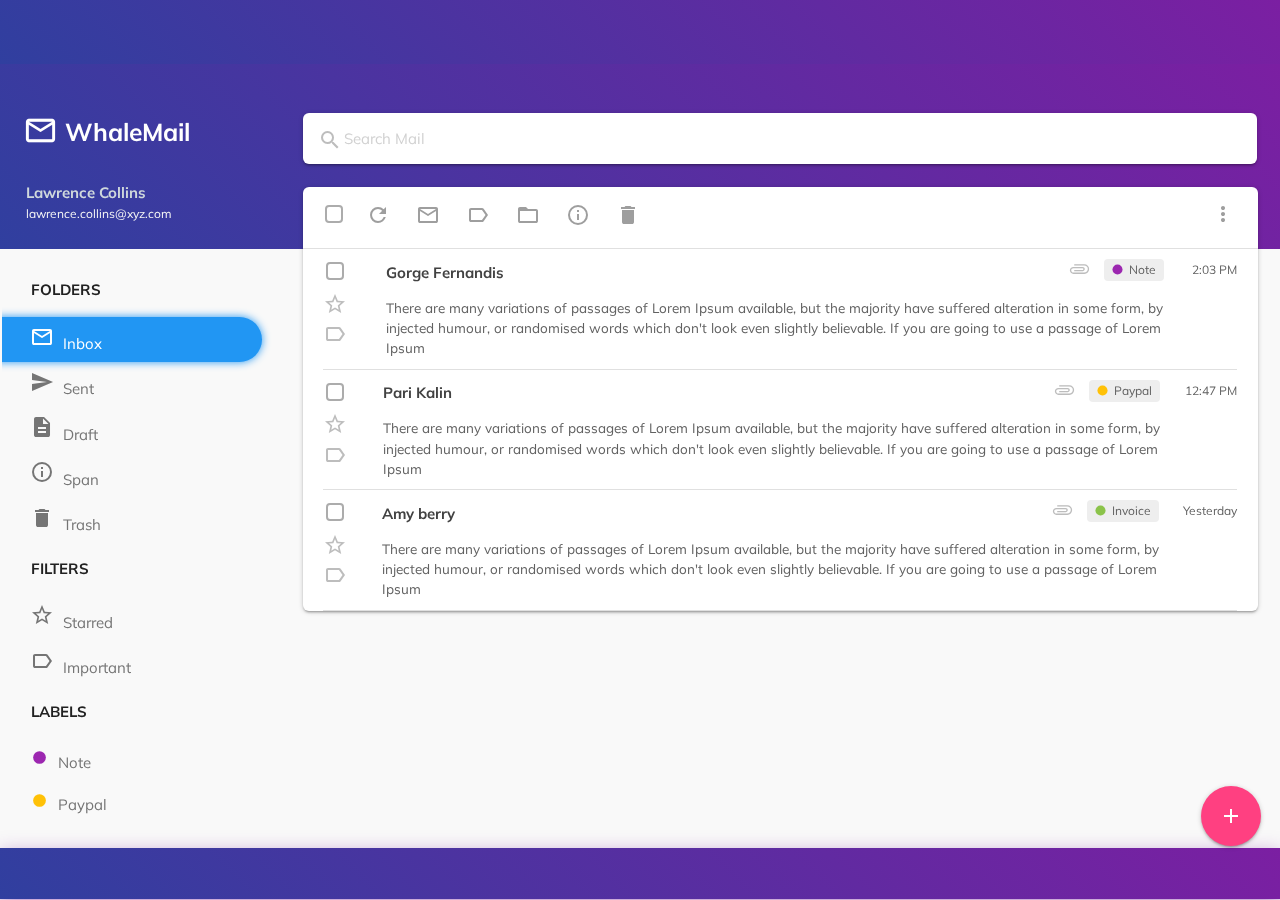
==== frontend/index.html @ 2488dabe "Getting template" ====
<!DOCTYPE html>
<html class="loading" lang="en" data-textdirection="ltr">

  <!-- BEGIN: Head-->
  <head>
    <meta http-equiv="Content-Type" content="text/html; charset=UTF-8">
    <meta http-equiv="X-UA-Compatible" content="IE=edge">

    <meta name="viewport" content="width=device-width, initial-scale=1.0, user-scalable=0, minimal-ui">

    <title>WhaleMail</title>

    <link href="./assets/icon" rel="stylesheet">

    <!-- BEGIN: VENDOR CSS-->
    <link rel="stylesheet" type="text/css" href="./css/vendors.min.css">
    <link rel="stylesheet" type="text/css" href="./css/fonts.css">
    <link rel="stylesheet" type="text/css" href="./css/flag-icon.min.css">
    <!-- END: VENDOR CSS-->

    <!-- BEGIN: Page Level CSS-->
    <link rel="stylesheet" type="text/css" href="./css/materialize.css">
    <link rel="stylesheet" type="text/css" href="./css/style.css">
    <link rel="stylesheet" type="text/css" href="./css/app-sidebar.css">
    <link rel="stylesheet" type="text/css" href="./css/app-email.css">
    <!-- END: Page Level CSS-->

    <!-- BEGIN: Custom CSS-->
    <link rel="stylesheet" type="text/css" href="./css/custom.css">
    <!-- END: Custom CSS-->

  <!-- END: Head-->
  </head>

  <body class="vertical-layout vertical-menu-collapsible page-header-dark vertical-modern-menu 2-columns app-page" data-open="click" data-menu="vertical-modern-menu" data-col="2-columns">
    <!-- BEGIN: Header-->
    <header class="page-topbar" id="header">
      <div class="navbar navbar-fixed"> 
      <nav class="navbar-main navbar-color nav-collapsible sideNav-lock navbar-dark gradient-45deg-indigo-purple no-shadow">
      </nav>
      </div>
    </header>
    <!-- END: Header-->

    <!-- BEGIN: Page Main-->
    <div id="main">
    <div class="row">
    <div class="content-wrapper-before gradient-45deg-indigo-purple"></div>
    <div class="col s12">
    <div class="container">
    <!-- Sidebar Area Starts -->
    <div class="sidebar-left sidebar-fixed">
    <div class="sidebar">
    <div class="sidebar-content">
    <div class="sidebar-header">
    <div class="sidebar-details">
    <h5 class="m-0 sidebar-title"><i class="material-icons app-header-icon text-top">mail_outline</i> WhaleMail</h5>
    <div class="row valign-wrapper mt-10 pt-2 animate fadeLeft">
    <div class="col s12">
    <p class="m-0 subtitle font-weight-700">Lawrence Collins</p>
    <p class="m-0 text-muted">lawrence.collins@xyz.com</p>
    </div>
    </div>
    </div>
    </div>
    <div id="sidebar-list" class="sidebar-menu list-group position-relative animate fadeLeft ps ps--active-y">
    <div class="sidebar-list-padding app-sidebar" id="email-sidenav">
    <ul class="email-list display-grid">
    <li class="sidebar-title">Folders</li>
    <li class="active"><a href="#" class="text-sub"><i class="material-icons mr-2"> mail_outline </i> Inbox</a></li>
    <li><a href="#" class="text-sub"><i class="material-icons mr-2"> send </i> Sent</a></li>
    <li><a href="#" class="text-sub"><i class="material-icons mr-2"> description </i> Draft</a></li>
    <li><a href="#" class="text-sub"><i class="material-icons mr-2"> info_outline </i> Span</a></li>
    <li><a href="#" class="text-sub"><i class="material-icons mr-2"> delete </i> Trash</a></li>
    <li class="sidebar-title">Filters</li>
    <li><a href="#" class="text-sub"><i class="material-icons mr-2"> star_border </i> Starred</a></li>
    <li><a href="#" class="text-sub"><i class="material-icons mr-2"> label_outline </i> Important</a></li>
    <li class="sidebar-title">Labels</li>
    <li><a href="#" class="text-sub"><i class="purple-text material-icons small-icons mr-2">
    fiber_manual_record </i> Note</a></li>
    <li><a href="#" class="text-sub"><i class="amber-text material-icons small-icons mr-2">
    fiber_manual_record </i> Paypal</a></li>
    <li><a href="#" class="text-sub"><i class="light-green-text material-icons small-icons mr-2">
    fiber_manual_record </i> Invoice</a></li>
    </ul>
    </div>
    <div class="ps__rail-x" style="left: 0px; bottom: 0px;"><div class="ps__thumb-x" tabindex="0" style="left: 0px; width: 0px;"></div></div><div class="ps__rail-y" style="top: 0px; height: 465px; right: 0px;"><div class="ps__thumb-y" tabindex="0" style="top: 0px; height: 366px;"></div></div></div>
    <a href="#" data-target="email-sidenav" class="sidenav-trigger hide-on-large-only"><i class="material-icons">menu</i></a>
    </div>
    </div>
    </div>
    <!-- Sidebar Area Ends -->

    <!-- Content Area Starts -->
    <div class="app-email">
    <div class="content-area content-right">
    <div class="app-wrapper">
    <div class="app-search">
    <i class="material-icons mr-2 search-icon">search</i>
    <input type="text" placeholder="Search Mail" class="app-filter" id="email_filter">
    </div>
    <div class="card card card-default scrollspy border-radius-6 fixed-width">
    <div class="card-content p-0">
    <div class="email-header">
    <div class="left-icons">
    <span class="header-checkbox">
    <label>
    <input type="checkbox" onclick="toggle(this)">
    <span></span>
    </label>
    </span>
    <span class="action-icons">
    <i class="material-icons">refresh</i>
    <i class="material-icons">mail_outline</i>
    <i class="material-icons">label_outline</i>
    <i class="material-icons">folder_open</i>
    <i class="material-icons">info_outline</i>
    <i class="material-icons delete-mails">delete</i>
    </span>
    </div>
    <div class="list-content"></div>
    <div class="email-action">
    <span class="email-options"><i class="material-icons grey-text">more_vert</i></span>
    </div>
    </div>
    <div class="collection email-collection ps ps--active-y" style="max-height: 410px;">
    <a href="https://pixinvent.com/materialize-material-design-admin-template/html/ltr/vertical-modern-menu-template/app-email-content.html" class="collection-item animate fadeUp delay-1">
    <div class="list-left">
    <label>
    <input type="checkbox" name="foo">
    <span></span>
    </label>
    <div class="favorite">
    <i class="material-icons">star_border</i>
    </div>
    <div class="email-label">
    <i class="material-icons">label_outline</i>
    </div>
    </div>
    <div class="list-content">
    <div class="list-title-area">
    <div class="user-media">
    <div class="list-title">Gorge Fernandis</div>
    </div>
    <div class="title-right">
    <span class="attach-file">
    <i class="material-icons">attach_file</i>
    </span>
    <span class="badge grey lighten-3"><i class="purple-text material-icons small-icons mr-2">
    fiber_manual_record </i>Note</span>
    </div>
    </div>
    <div class="list-desc">There are many variations of passages of Lorem Ipsum available, but the majority
    have suffered alteration in some form, by injected humour, or randomised words which don't look even
    slightly believable. If you are going to use a passage of Lorem Ipsum</div>
    </div>
    <div class="list-right">
    <div class="list-date"> 2:03 PM </div>
    </div>
    </a>
    <a href="https://pixinvent.com/materialize-material-design-admin-template/html/ltr/vertical-modern-menu-template/app-email-content.html" class="collection-item animate fadeUp delay-2">
    <div class="list-left">
    <label>
    <input type="checkbox" name="foo">
    <span></span>
    </label>
    <div class="favorite">
    <i class="material-icons">star_border</i>
    </div>
    <div class="email-label">
    <i class="material-icons">label_outline</i>
    </div>
    </div>
    <div class="list-content">
    <div class="list-title-area">
    <div class="user-media">
    <div class="list-title">Pari Kalin</div>
    </div>
    <div class="title-right">
    <span class="attach-file">
    <i class="material-icons">attach_file</i>
    </span>
    <span class="badge grey lighten-3"><i class="amber-text material-icons small-icons mr-2">
    fiber_manual_record </i>Paypal</span>
    </div>
    </div>
    <div class="list-desc">There are many variations of passages of Lorem Ipsum available, but the majority
    have suffered alteration in some form, by injected humour, or randomised words which don't look even
    slightly believable. If you are going to use a passage of Lorem Ipsum</div>
    </div>
    <div class="list-right">
    <div class="list-date"> 12:47 PM </div>
    </div>
    </a>
    <a href="https://pixinvent.com/materialize-material-design-admin-template/html/ltr/vertical-modern-menu-template/app-email-content.html" class="collection-item animate fadeUp delay-4">
    <div class="list-left">
    <label>
    <input type="checkbox" name="foo">
    <span></span>
    </label>
    <div class="favorite">
    <i class="material-icons">star_border</i>
    </div>
    <div class="email-label">
    <i class="material-icons">label_outline</i>
    </div>
    </div>
    <div class="list-content">
    <div class="list-title-area">
    <div class="user-media">
    <div class="list-title">Amy berry</div>
    </div>
    <div class="title-right">
    <span class="attach-file">
    <i class="material-icons">attach_file</i>
    </span>
    <span class="badge grey lighten-3"><i class="light-green-text material-icons small-icons mr-2">
    fiber_manual_record </i>Invoice</span>
    </div>
    </div>
    <div class="list-desc">There are many variations of passages of Lorem Ipsum available, but the majority
    have suffered alteration in some form, by injected humour, or randomised words which don't look even
    slightly believable. If you are going to use a passage of Lorem Ipsum</div>
    </div>
    <div class="list-right">
    <div class="list-date"> Yesterday </div>
    </div>
    </a>
    <div class="ps__rail-x" style="left: 0px; bottom: -1797px;"><div class="ps__thumb-x" tabindex="0" style="left: 0px; width: 0px;"></div></div><div class="ps__rail-y" style="top: 1797px; height: 410px; right: 0px;"><div class="ps__thumb-y" tabindex="0" style="top: 334px; height: 76px;"></div></div></div>
    </div>
    </div>
    </div>
    </div>
    </div>
    <!-- Content Area Ends -->

    <!-- Add new email popup -->
    <div style="bottom: 54px; right: 19px;" class="fixed-action-btn direction-top">
    <a class="btn-floating btn-large primary-text gradient-shadow modal-trigger" href="https://pixinvent.com/materialize-material-design-admin-template/html/ltr/vertical-modern-menu-template/app-email.html#modal1">
    <i class="material-icons">add</i>
    </a>
    </div>
    <!-- Add new email popup Ends-->

    <!-- Modal Structure -->
    <div id="modal1" class="modal border-radius-6" tabindex="0">
      <div class="modal-content">
      <h5 class="mt-0">New Message</h5>
      <hr>
      <div class="row">
      <form class="col s12">
  <div class="row">
    <div class="input-field col s12">
      <i class="material-icons prefix"> person_outline </i>
      <input id="email" type="email" class="validate">
      <label for="email">Recipients</label>
    </div>

    <div class="input-field col s12">
      <i class="material-icons prefix"> title </i>
      <input id="subject" type="text" class="validate">
      <label for="subject">Subject</label>
    </div>

    <div class="input-field col s12">
      <div id="mceu_11" class="mce-tinymce mce-container mce-panel" hidefocus="1" tabindex="-1" role="application" style="visibility: hidden; border-width: 1px; width: 100%;">
        <div id="mceu_11-body" class="mce-container-body mce-stack-layout">
          <div id="mceu_12" class="mce-top-part mce-container mce-stack-layout-item mce-first">
            <div id="mceu_12-body" class="mce-container-body">
              <div id="mceu_13" class="mce-container mce-menubar mce-toolbar mce-first" role="menubar" style="border-width: 0px 0px 1px;">
                <div id="mceu_13-body" class="mce-container-body mce-flow-layout">
                  <div id="mceu_14" class="mce-widget mce-btn mce-menubtn mce-flow-layout-item mce-first mce-btn-has-text" tabindex="-1" aria-labelledby="mceu_14" role="menuitem" aria-haspopup="true">
                    <button id="mceu_14-open" role="presentation" type="button" tabindex="-1">
                      <span class="mce-txt">File</span>
                      <i class="mce-caret"></i>
                    </button>
                  </div>

                  <div id="mceu_15" class="mce-widget mce-btn mce-menubtn mce-flow-layout-item mce-btn-has-text" tabindex="-1" aria-labelledby="mceu_15" role="menuitem" aria-haspopup="true">
                    <button id="mceu_15-open" role="presentation" type="button" tabindex="-1">
                      <span class="mce-txt">Edit</span>
                      <i class="mce-caret"></i>
                    </button>
                  </div>
                  <div id="mceu_16" class="mce-widget mce-btn mce-menubtn mce-flow-layout-item mce-btn-has-text" tabindex="-1" aria-labelledby="mceu_16" role="menuitem" aria-haspopup="true">
                    <button id="mceu_16-open" role="presentation" type="button" tabindex="-1">
                      <span class="mce-txt">View</span>
                      <i class="mce-caret"></i>
                    </button>
                  </div>
                  <div id="mceu_17" class="mce-widget mce-btn mce-menubtn mce-flow-layout-item mce-last mce-btn-has-text" tabindex="-1" aria-labelledby="mceu_17" role="menuitem" aria-haspopup="true">
                    <button id="mceu_17-open" role="presentation" type="button" tabindex="-1">
                      <span class="mce-txt">Format</span>
                      <i class="mce-caret"></i>
                    </button>
                  </div>
                </div>
              </div>
              ,<div id="mceu_18" class="mce-toolbar-grp mce-container mce-panel mce-last" hidefocus="1" tabindex="-1" role="group"><div id="mceu_18-body" class="mce-container-body mce-stack-layout"><div id="mceu_19" class="mce-container mce-toolbar mce-stack-layout-item mce-first mce-last" role="toolbar"><div id="mceu_19-body" class="mce-container-body mce-flow-layout"><div id="mceu_20" class="mce-container mce-flow-layout-item mce-first mce-btn-group" role="group"><div id="mceu_20-body"><div id="mceu_0" class="mce-widget mce-btn mce-first mce-disabled" tabindex="-1" role="button" aria-label="Undo" aria-disabled="true">
                    <button id="mceu_0-button" role="presentation" type="button" tabindex="-1">
                    <i class="mce-ico mce-i-undo">

                  </i></button></div>
                  <div id="mceu_1" class="mce-widget mce-btn mce-last mce-disabled" tabindex="-1" role="button" aria-label="Redo" aria-disabled="true">
                    <button id="mceu_1-button" role="presentation" type="button" tabindex="-1">
                    <i class="mce-ico mce-i-redo">

                  </i></button></div>
                </div>
              </div>
              <div id="mceu_21" class="mce-container mce-flow-layout-item mce-btn-group" role="group">
                    <div id="mceu_21-body">
                    <div id="mceu_2" class="mce-widget mce-btn mce-menubtn mce-first mce-last mce-btn-has-text" tabindex="-1" aria-labelledby="mceu_2" role="button" aria-haspopup="true">
                    <button id="mceu_2-open" role="presentation" type="button" tabindex="-1">
                    <span class="mce-txt">Formats</span> <i class="mce-caret"></i></button>
                  </div></div></div><div id="mceu_22" class="mce-container mce-flow-layout-item mce-btn-group" role="group"><div id="mceu_22-body"><div id="mceu_3" class="mce-widget mce-btn mce-first" tabindex="-1" aria-pressed="false" role="button" aria-label="Bold">
                    <button id="mceu_3-button" role="presentation" type="button" tabindex="-1">
                    <i class="mce-ico mce-i-bold"></i></button></div>
                  <div id="mceu_4" class="mce-widget mce-btn mce-last" tabindex="-1" aria-pressed="false" role="button" aria-label="Italic">
                    <button id="mceu_4-button" role="presentation" type="button" tabindex="-1">
                    <i class="mce-ico mce-i-italic"></i></button></div>
                </div></div><div id="mceu_23" class="mce-container mce-flow-layout-item mce-btn-group" role="group">
                    <div id="mceu_23-body">
                    <div id="mceu_5" class="mce-widget mce-btn mce-first" tabindex="-1" aria-pressed="false" role="button" aria-label="Align left">
                    <button id="mceu_5-button" role="presentation" type="button" tabindex="-1">
                    <i class="mce-ico mce-i-alignleft"></i>
                  </button></div><div id="mceu_6" class="mce-widget mce-btn" tabindex="-1" aria-pressed="false" role="button" aria-label="Align center">
                    <button id="mceu_6-button" role="presentation" type="button" tabindex="-1">
                    <i class="mce-ico mce-i-aligncenter"></i>
                  </button>
                </div>
                <div id="mceu_7" class="mce-widget mce-btn" tabindex="-1" aria-pressed="false" role="button" aria-label="Align right">
                    <button id="mceu_7-button" role="presentation" type="button" tabindex="-1">
                      <i class="mce-ico mce-i-alignright"></i>
                    </button>
                  </div>
<div id="mceu_8" class="mce-widget mce-btn mce-last" tabindex="-1" aria-pressed="false" role="button" aria-label="Justify">
  <button id="mceu_8-button" role="presentation" type="button" tabindex="-1">
    <i class="mce-ico mce-i-alignjustify"></i>
  </button>
</div>
</div>
</div>
<div id="mceu_24" class="mce-container mce-flow-layout-item mce-btn-group" role="group">
                    <div id="mceu_24-body">
                      <div id="mceu_9" class="mce-widget mce-btn mce-first" tabindex="-1" role="button" aria-label="Decrease indent">
                        <button id="mceu_9-button" role="presentation" type="button" tabindex="-1">
                          <i class="mce-ico mce-i-outdent"></i>
                        </button>
                      </div>

                      <div id="mceu_10" class="mce-widget mce-btn mce-last" tabindex="-1" role="button" aria-label="Increase indent">
                        <button id="mceu_10-button" role="presentation" type="button" tabindex="-1">
                          <i class="mce-ico mce-i-indent"></i>
                        </button>
                      </div>
                    </div>
                  </div>
                  <div id="mceu_25" class="mce-container mce-flow-layout-item mce-last mce-btn-group" role="group">
                    <div id="mceu_25-body"></div>
                  </div>
                </div>
              </div>
            </div>
          </div>
        </div>
      </div>

      <div id="mceu_26" class="mce-edit-area mce-container mce-panel mce-stack-layout-item" hidefocus="1" tabindex="-1" role="group" style="border-width: 1px 0px 0px;">
        <iframe id="editor_ifr" frameborder="0" allowtransparency="true" title="Rich Text Area. Press ALT-F9 for menu. Press ALT-F10 for toolbar. Press ALT-0 for help" style="width: 100%; height: 100px; display: block;" src="./assets/saved_resource.html"></iframe>
      </div>

      <div id="mceu_27" class="mce-statusbar mce-container mce-panel mce-stack-layout-item mce-last" hidefocus="1" tabindex="-1" role="group" style="border-width: 1px 0px 0px;">
        <div id="mceu_27-body" class="mce-container-body mce-flow-layout">
          <div id="mceu_28" class="mce-path mce-flow-layout-item mce-first">
            <div class="mce-path-item">&nbsp;</div>
          </div>

          <div id="mceu_29" class="mce-flow-layout-item mce-resizehandle">
            <i class="mce-ico mce-i-resize"></i>
          </div>
          
          <span id="mceu_30" class="mce-branding mce-widget mce-label mce-flow-layout-item mce-last">
            Powered by 
            <a href="https://www.tiny.cloud/?utm_campaign=editor_referral&amp;utm_medium=poweredby&amp;utm_source=tinymce" rel="noopener" target="_blank" role="presentation" tabindex="-1">
              Tiny
            </a>
          </span>
        </div>
      </div>
    </div>
  </div>

  <textarea id="editor" style="display: none;" aria-hidden="true">
    Message
  </textarea>
</div>
</div>
      </form>
      </div>
      </div>
      <div class="modal-footer">
      <a class="btn modal-close waves-effect waves-light mr-2">
      <i class="material-icons">send</i> Send
      </a>
      </div>
    </div>
    <!-- END RIGHT SIDEBAR NAV -->

    </div>
    </div>
    </div>
    </div>
    <!-- END: Page Main-->

    <!-- BEGIN: Footer-->
    <footer class="page-footer footer footer-static footer-dark gradient-45deg-indigo-purple gradient-shadow navbar-border navbar-shadow">
      <div class="footer-copyright">
        <div class="container"></div>
      </div>
    </footer>

    <!-- END: Footer-->
    <!-- BEGIN VENDOR JS-->
    <script src="./js/vendors.min.js" type="text/javascript"></script>
    <!-- BEGIN VENDOR JS-->
    <!-- BEGIN PAGE VENDOR JS-->
    <script src="./js/jquery-sortable-min.js"></script>
    <script src="./js/tinymce.min.js"></script>
    <script src="./js/jquery.waypoints.min.js"></script>
    <!-- END PAGE VENDOR JS-->
    <!-- BEGIN THEME  JS-->
    <script src="./js/plugins.js" type="text/javascript"></script>
    <script src="./js/custom-script.js" type="text/javascript"></script>
    <script src="./js/customizer.js" type="text/javascript"></script>
    <!-- END THEME  JS-->
    <!-- BEGIN PAGE LEVEL JS-->
    <script src="./js/app-email.js" type="text/javascript"></script>
    <!-- END PAGE LEVEL JS-->

    <div class="material-tooltip">
      <div class="tooltip-content"></div>
    </div>

    <div class="sidenav-overlay" style="display: none;"></div>
    <div class="drag-target"></div>
    <div class="sidenav-overlay"></div>
    <div class="drag-target right-aligned"></div>
    <div class="sidenav-overlay"></div>
    <div class="drag-target right-aligned"></div>
    <div class="sidenav-overlay"></div>
    <div class="drag-target right-aligned"></div>
    <div class="sidenav-overlay"></div>
    <div class="drag-target"></div>
  </body>
</html>
---- frontend/css/fonts.css ----
/* fallback */
@font-face {
    font-family: 'Material Icons';
    font-style: normal;
    font-weight: 400;
    src: url(../fonts/icons/icons.woff2) format('woff2');
}

.material-icons {
    font-family: 'Material Icons';
    font-weight: normal;
    font-style: normal;
    font-size: 24px;
    line-height: 1;
    letter-spacing: normal;
    text-transform: none;
    display: inline-block;
    white-space: nowrap;
    word-wrap: normal;
    direction: ltr;
    -webkit-font-feature-settings: 'liga';
    -webkit-font-smoothing: antialiased;
}
---- frontend/css/flag-icon.min.css ----
.flag-icon-background{background-size:contain;background-position:50%;background-repeat:no-repeat}.flag-icon{background-size:contain;background-position:50%;background-repeat:no-repeat;position:relative;display:inline-block;width:1.33333333em;line-height:1em}.flag-icon:before{content:"\00a0"}.flag-icon.flag-icon-squared{width:1em}.flag-icon-ad{background-image:url(../flags/4x3/ad.svg)}.flag-icon-ad.flag-icon-squared{background-image:url(../flags/1x1/ad.svg)}.flag-icon-ae{background-image:url(../flags/4x3/ae.svg)}.flag-icon-ae.flag-icon-squared{background-image:url(../flags/1x1/ae.svg)}.flag-icon-af{background-image:url(../flags/4x3/af.svg)}.flag-icon-af.flag-icon-squared{background-image:url(../flags/1x1/af.svg)}.flag-icon-ag{background-image:url(../flags/4x3/ag.svg)}.flag-icon-ag.flag-icon-squared{background-image:url(../flags/1x1/ag.svg)}.flag-icon-ai{background-image:url(../flags/4x3/ai.svg)}.flag-icon-ai.flag-icon-squared{background-image:url(../flags/1x1/ai.svg)}.flag-icon-al{background-image:url(../flags/4x3/al.svg)}.flag-icon-al.flag-icon-squared{background-image:url(../flags/1x1/al.svg)}.flag-icon-am{background-image:url(../flags/4x3/am.svg)}.flag-icon-am.flag-icon-squared{background-image:url(../flags/1x1/am.svg)}.flag-icon-ao{background-image:url(../flags/4x3/ao.svg)}.flag-icon-ao.flag-icon-squared{background-image:url(../flags/1x1/ao.svg)}.flag-icon-aq{background-image:url(../flags/4x3/aq.svg)}.flag-icon-aq.flag-icon-squared{background-image:url(../flags/1x1/aq.svg)}.flag-icon-ar{background-image:url(../flags/4x3/ar.svg)}.flag-icon-ar.flag-icon-squared{background-image:url(../flags/1x1/ar.svg)}.flag-icon-as{background-image:url(../flags/4x3/as.svg)}.flag-icon-as.flag-icon-squared{background-image:url(../flags/1x1/as.svg)}.flag-icon-at{background-image:url(../flags/4x3/at.svg)}.flag-icon-at.flag-icon-squared{background-image:url(../flags/1x1/at.svg)}.flag-icon-au{background-image:url(../flags/4x3/au.svg)}.flag-icon-au.flag-icon-squared{background-image:url(../flags/1x1/au.svg)}.flag-icon-aw{background-image:url(../flags/4x3/aw.svg)}.flag-icon-aw.flag-icon-squared{background-image:url(../flags/1x1/aw.svg)}.flag-icon-ax{background-image:url(../flags/4x3/ax.svg)}.flag-icon-ax.flag-icon-squared{background-image:url(../flags/1x1/ax.svg)}.flag-icon-az{background-image:url(../flags/4x3/az.svg)}.flag-icon-az.flag-icon-squared{background-image:url(../flags/1x1/az.svg)}.flag-icon-ba{background-image:url(../flags/4x3/ba.svg)}.flag-icon-ba.flag-icon-squared{background-image:url(../flags/1x1/ba.svg)}.flag-icon-bb{background-image:url(../flags/4x3/bb.svg)}.flag-icon-bb.flag-icon-squared{background-image:url(../flags/1x1/bb.svg)}.flag-icon-bd{background-image:url(../flags/4x3/bd.svg)}.flag-icon-bd.flag-icon-squared{background-image:url(../flags/1x1/bd.svg)}.flag-icon-be{background-image:url(../flags/4x3/be.svg)}.flag-icon-be.flag-icon-squared{background-image:url(../flags/1x1/be.svg)}.flag-icon-bf{background-image:url(../flags/4x3/bf.svg)}.flag-icon-bf.flag-icon-squared{background-image:url(../flags/1x1/bf.svg)}.flag-icon-bg{background-image:url(../flags/4x3/bg.svg)}.flag-icon-bg.flag-icon-squared{background-image:url(../flags/1x1/bg.svg)}.flag-icon-bh{background-image:url(../flags/4x3/bh.svg)}.flag-icon-bh.flag-icon-squared{background-image:url(../flags/1x1/bh.svg)}.flag-icon-bi{background-image:url(../flags/4x3/bi.svg)}.flag-icon-bi.flag-icon-squared{background-image:url(../flags/1x1/bi.svg)}.flag-icon-bj{background-image:url(../flags/4x3/bj.svg)}.flag-icon-bj.flag-icon-squared{background-image:url(../flags/1x1/bj.svg)}.flag-icon-bl{background-image:url(../flags/4x3/bl.svg)}.flag-icon-bl.flag-icon-squared{background-image:url(../flags/1x1/bl.svg)}.flag-icon-bm{background-image:url(../flags/4x3/bm.svg)}.flag-icon-bm.flag-icon-squared{background-image:url(../flags/1x1/bm.svg)}.flag-icon-bn{background-image:url(../flags/4x3/bn.svg)}.flag-icon-bn.flag-icon-squared{background-image:url(../flags/1x1/bn.svg)}.flag-icon-bo{background-image:url(../flags/4x3/bo.svg)}.flag-icon-bo.flag-icon-squared{background-image:url(../flags/1x1/bo.svg)}.flag-icon-bq{background-image:url(../flags/4x3/bq.svg)}.flag-icon-bq.flag-icon-squared{background-image:url(../flags/1x1/bq.svg)}.flag-icon-br{background-image:url(../flags/4x3/br.svg)}.flag-icon-br.flag-icon-squared{background-image:url(../flags/1x1/br.svg)}.flag-icon-bs{background-image:url(../flags/4x3/bs.svg)}.flag-icon-bs.flag-icon-squared{background-image:url(../flags/1x1/bs.svg)}.flag-icon-bt{background-image:url(../flags/4x3/bt.svg)}.flag-icon-bt.flag-icon-squared{background-image:url(../flags/1x1/bt.svg)}.flag-icon-bv{background-image:url(../flags/4x3/bv.svg)}.flag-icon-bv.flag-icon-squared{background-image:url(../flags/1x1/bv.svg)}.flag-icon-bw{background-image:url(../flags/4x3/bw.svg)}.flag-icon-bw.flag-icon-squared{background-image:url(../flags/1x1/bw.svg)}.flag-icon-by{background-image:url(../flags/4x3/by.svg)}.flag-icon-by.flag-icon-squared{background-image:url(../flags/1x1/by.svg)}.flag-icon-bz{background-image:url(../flags/4x3/bz.svg)}.flag-icon-bz.flag-icon-squared{background-image:url(../flags/1x1/bz.svg)}.flag-icon-ca{background-image:url(../flags/4x3/ca.svg)}.flag-icon-ca.flag-icon-squared{background-image:url(../flags/1x1/ca.svg)}.flag-icon-cc{background-image:url(../flags/4x3/cc.svg)}.flag-icon-cc.flag-icon-squared{background-image:url(../flags/1x1/cc.svg)}.flag-icon-cd{background-image:url(../flags/4x3/cd.svg)}.flag-icon-cd.flag-icon-squared{background-image:url(../flags/1x1/cd.svg)}.flag-icon-cf{background-image:url(../flags/4x3/cf.svg)}.flag-icon-cf.flag-icon-squared{background-image:url(../flags/1x1/cf.svg)}.flag-icon-cg{background-image:url(../flags/4x3/cg.svg)}.flag-icon-cg.flag-icon-squared{background-image:url(../flags/1x1/cg.svg)}.flag-icon-ch{background-image:url(../flags/4x3/ch.svg)}.flag-icon-ch.flag-icon-squared{background-image:url(../flags/1x1/ch.svg)}.flag-icon-ci{background-image:url(../flags/4x3/ci.svg)}.flag-icon-ci.flag-icon-squared{background-image:url(../flags/1x1/ci.svg)}.flag-icon-ck{background-image:url(../flags/4x3/ck.svg)}.flag-icon-ck.flag-icon-squared{background-image:url(../flags/1x1/ck.svg)}.flag-icon-cl{background-image:url(../flags/4x3/cl.svg)}.flag-icon-cl.flag-icon-squared{background-image:url(../flags/1x1/cl.svg)}.flag-icon-cm{background-image:url(../flags/4x3/cm.svg)}.flag-icon-cm.flag-icon-squared{background-image:url(../flags/1x1/cm.svg)}.flag-icon-cn{background-image:url(../flags/4x3/cn.svg)}.flag-icon-cn.flag-icon-squared{background-image:url(../flags/1x1/cn.svg)}.flag-icon-co{background-image:url(../flags/4x3/co.svg)}.flag-icon-co.flag-icon-squared{background-image:url(../flags/1x1/co.svg)}.flag-icon-cr{background-image:url(../flags/4x3/cr.svg)}.flag-icon-cr.flag-icon-squared{background-image:url(../flags/1x1/cr.svg)}.flag-icon-cu{background-image:url(../flags/4x3/cu.svg)}.flag-icon-cu.flag-icon-squared{background-image:url(../flags/1x1/cu.svg)}.flag-icon-cv{background-image:url(../flags/4x3/cv.svg)}.flag-icon-cv.flag-icon-squared{background-image:url(../flags/1x1/cv.svg)}.flag-icon-cw{background-image:url(../flags/4x3/cw.svg)}.flag-icon-cw.flag-icon-squared{background-image:url(../flags/1x1/cw.svg)}.flag-icon-cx{background-image:url(../flags/4x3/cx.svg)}.flag-icon-cx.flag-icon-squared{background-image:url(../flags/1x1/cx.svg)}.flag-icon-cy{background-image:url(../flags/4x3/cy.svg)}.flag-icon-cy.flag-icon-squared{background-image:url(../flags/1x1/cy.svg)}.flag-icon-cz{background-image:url(../flags/4x3/cz.svg)}.flag-icon-cz.flag-icon-squared{background-image:url(../flags/1x1/cz.svg)}.flag-icon-de{background-image:url(../flags/4x3/de.svg)}.flag-icon-de.flag-icon-squared{background-image:url(../flags/1x1/de.svg)}.flag-icon-dj{background-image:url(../flags/4x3/dj.svg)}.flag-icon-dj.flag-icon-squared{background-image:url(../flags/1x1/dj.svg)}.flag-icon-dk{background-image:url(../flags/4x3/dk.svg)}.flag-icon-dk.flag-icon-squared{background-image:url(../flags/1x1/dk.svg)}.flag-icon-dm{background-image:url(../flags/4x3/dm.svg)}.flag-icon-dm.flag-icon-squared{background-image:url(../flags/1x1/dm.svg)}.flag-icon-do{background-image:url(../flags/4x3/do.svg)}.flag-icon-do.flag-icon-squared{background-image:url(../flags/1x1/do.svg)}.flag-icon-dz{background-image:url(../flags/4x3/dz.svg)}.flag-icon-dz.flag-icon-squared{background-image:url(../flags/1x1/dz.svg)}.flag-icon-ec{background-image:url(../flags/4x3/ec.svg)}.flag-icon-ec.flag-icon-squared{background-image:url(../flags/1x1/ec.svg)}.flag-icon-ee{background-image:url(../flags/4x3/ee.svg)}.flag-icon-ee.flag-icon-squared{background-image:url(../flags/1x1/ee.svg)}.flag-icon-eg{background-image:url(../flags/4x3/eg.svg)}.flag-icon-eg.flag-icon-squared{background-image:url(../flags/1x1/eg.svg)}.flag-icon-eh{background-image:url(../flags/4x3/eh.svg)}.flag-icon-eh.flag-icon-squared{background-image:url(../flags/1x1/eh.svg)}.flag-icon-er{background-image:url(../flags/4x3/er.svg)}.flag-icon-er.flag-icon-squared{background-image:url(../flags/1x1/er.svg)}.flag-icon-es{background-image:url(../flags/4x3/es.svg)}.flag-icon-es.flag-icon-squared{background-image:url(../flags/1x1/es.svg)}.flag-icon-et{background-image:url(../flags/4x3/et.svg)}.flag-icon-et.flag-icon-squared{background-image:url(../flags/1x1/et.svg)}.flag-icon-fi{background-image:url(../flags/4x3/fi.svg)}.flag-icon-fi.flag-icon-squared{background-image:url(../flags/1x1/fi.svg)}.flag-icon-fj{background-image:url(../flags/4x3/fj.svg)}.flag-icon-fj.flag-icon-squared{background-image:url(../flags/1x1/fj.svg)}.flag-icon-fk{background-image:url(../flags/4x3/fk.svg)}.flag-icon-fk.flag-icon-squared{background-image:url(../flags/1x1/fk.svg)}.flag-icon-fm{background-image:url(../flags/4x3/fm.svg)}.flag-icon-fm.flag-icon-squared{background-image:url(../flags/1x1/fm.svg)}.flag-icon-fo{background-image:url(../flags/4x3/fo.svg)}.flag-icon-fo.flag-icon-squared{background-image:url(../flags/1x1/fo.svg)}.flag-icon-fr{background-image:url(../flags/4x3/fr.svg)}.flag-icon-fr.flag-icon-squared{background-image:url(../flags/1x1/fr.svg)}.flag-icon-ga{background-image:url(../flags/4x3/ga.svg)}.flag-icon-ga.flag-icon-squared{background-image:url(../flags/1x1/ga.svg)}.flag-icon-gb{background-image:url(../flags/4x3/gb.svg)}.flag-icon-gb.flag-icon-squared{background-image:url(../flags/1x1/gb.svg)}.flag-icon-gd{background-image:url(../flags/4x3/gd.svg)}.flag-icon-gd.flag-icon-squared{background-image:url(../flags/1x1/gd.svg)}.flag-icon-ge{background-image:url(../flags/4x3/ge.svg)}.flag-icon-ge.flag-icon-squared{background-image:url(../flags/1x1/ge.svg)}.flag-icon-gf{background-image:url(../flags/4x3/gf.svg)}.flag-icon-gf.flag-icon-squared{background-image:url(../flags/1x1/gf.svg)}.flag-icon-gg{background-image:url(../flags/4x3/gg.svg)}.flag-icon-gg.flag-icon-squared{background-image:url(../flags/1x1/gg.svg)}.flag-icon-gh{background-image:url(../flags/4x3/gh.svg)}.flag-icon-gh.flag-icon-squared{background-image:url(../flags/1x1/gh.svg)}.flag-icon-gi{background-image:url(../flags/4x3/gi.svg)}.flag-icon-gi.flag-icon-squared{background-image:url(../flags/1x1/gi.svg)}.flag-icon-gl{background-image:url(../flags/4x3/gl.svg)}.flag-icon-gl.flag-icon-squared{background-image:url(../flags/1x1/gl.svg)}.flag-icon-gm{background-image:url(../flags/4x3/gm.svg)}.flag-icon-gm.flag-icon-squared{background-image:url(../flags/1x1/gm.svg)}.flag-icon-gn{background-image:url(../flags/4x3/gn.svg)}.flag-icon-gn.flag-icon-squared{background-image:url(../flags/1x1/gn.svg)}.flag-icon-gp{background-image:url(../flags/4x3/gp.svg)}.flag-icon-gp.flag-icon-squared{background-image:url(../flags/1x1/gp.svg)}.flag-icon-gq{background-image:url(../flags/4x3/gq.svg)}.flag-icon-gq.flag-icon-squared{background-image:url(../flags/1x1/gq.svg)}.flag-icon-gr{background-image:url(../flags/4x3/gr.svg)}.flag-icon-gr.flag-icon-squared{background-image:url(../flags/1x1/gr.svg)}.flag-icon-gs{background-image:url(../flags/4x3/gs.svg)}.flag-icon-gs.flag-icon-squared{background-image:url(../flags/1x1/gs.svg)}.flag-icon-gt{background-image:url(../flags/4x3/gt.svg)}.flag-icon-gt.flag-icon-squared{background-image:url(../flags/1x1/gt.svg)}.flag-icon-gu{background-image:url(../flags/4x3/gu.svg)}.flag-icon-gu.flag-icon-squared{background-image:url(../flags/1x1/gu.svg)}.flag-icon-gw{background-image:url(../flags/4x3/gw.svg)}.flag-icon-gw.flag-icon-squared{background-image:url(../flags/1x1/gw.svg)}.flag-icon-gy{background-image:url(../flags/4x3/gy.svg)}.flag-icon-gy.flag-icon-squared{background-image:url(../flags/1x1/gy.svg)}.flag-icon-hk{background-image:url(../flags/4x3/hk.svg)}.flag-icon-hk.flag-icon-squared{background-image:url(../flags/1x1/hk.svg)}.flag-icon-hm{background-image:url(../flags/4x3/hm.svg)}.flag-icon-hm.flag-icon-squared{background-image:url(../flags/1x1/hm.svg)}.flag-icon-hn{background-image:url(../flags/4x3/hn.svg)}.flag-icon-hn.flag-icon-squared{background-image:url(../flags/1x1/hn.svg)}.flag-icon-hr{background-image:url(../flags/4x3/hr.svg)}.flag-icon-hr.flag-icon-squared{background-image:url(../flags/1x1/hr.svg)}.flag-icon-ht{background-image:url(../flags/4x3/ht.svg)}.flag-icon-ht.flag-icon-squared{background-image:url(../flags/1x1/ht.svg)}.flag-icon-hu{background-image:url(../flags/4x3/hu.svg)}.flag-icon-hu.flag-icon-squared{background-image:url(../flags/1x1/hu.svg)}.flag-icon-id{background-image:url(../flags/4x3/id.svg)}.flag-icon-id.flag-icon-squared{background-image:url(../flags/1x1/id.svg)}.flag-icon-ie{background-image:url(../flags/4x3/ie.svg)}.flag-icon-ie.flag-icon-squared{background-image:url(../flags/1x1/ie.svg)}.flag-icon-il{background-image:url(../flags/4x3/il.svg)}.flag-icon-il.flag-icon-squared{background-image:url(../flags/1x1/il.svg)}.flag-icon-im{background-image:url(../flags/4x3/im.svg)}.flag-icon-im.flag-icon-squared{background-image:url(../flags/1x1/im.svg)}.flag-icon-in{background-image:url(../flags/4x3/in.svg)}.flag-icon-in.flag-icon-squared{background-image:url(../flags/1x1/in.svg)}.flag-icon-io{background-image:url(../flags/4x3/io.svg)}.flag-icon-io.flag-icon-squared{background-image:url(../flags/1x1/io.svg)}.flag-icon-iq{background-image:url(../flags/4x3/iq.svg)}.flag-icon-iq.flag-icon-squared{background-image:url(../flags/1x1/iq.svg)}.flag-icon-ir{background-image:url(../flags/4x3/ir.svg)}.flag-icon-ir.flag-icon-squared{background-image:url(../flags/1x1/ir.svg)}.flag-icon-is{background-image:url(../flags/4x3/is.svg)}.flag-icon-is.flag-icon-squared{background-image:url(../flags/1x1/is.svg)}.flag-icon-it{background-image:url(../flags/4x3/it.svg)}.flag-icon-it.flag-icon-squared{background-image:url(../flags/1x1/it.svg)}.flag-icon-je{background-image:url(../flags/4x3/je.svg)}.flag-icon-je.flag-icon-squared{background-image:url(../flags/1x1/je.svg)}.flag-icon-jm{background-image:url(../flags/4x3/jm.svg)}.flag-icon-jm.flag-icon-squared{background-image:url(../flags/1x1/jm.svg)}.flag-icon-jo{background-image:url(../flags/4x3/jo.svg)}.flag-icon-jo.flag-icon-squared{background-image:url(../flags/1x1/jo.svg)}.flag-icon-jp{background-image:url(../flags/4x3/jp.svg)}.flag-icon-jp.flag-icon-squared{background-image:url(../flags/1x1/jp.svg)}.flag-icon-ke{background-image:url(../flags/4x3/ke.svg)}.flag-icon-ke.flag-icon-squared{background-image:url(../flags/1x1/ke.svg)}.flag-icon-kg{background-image:url(../flags/4x3/kg.svg)}.flag-icon-kg.flag-icon-squared{background-image:url(../flags/1x1/kg.svg)}.flag-icon-kh{background-image:url(../flags/4x3/kh.svg)}.flag-icon-kh.flag-icon-squared{background-image:url(../flags/1x1/kh.svg)}.flag-icon-ki{background-image:url(../flags/4x3/ki.svg)}.flag-icon-ki.flag-icon-squared{background-image:url(../flags/1x1/ki.svg)}.flag-icon-km{background-image:url(../flags/4x3/km.svg)}.flag-icon-km.flag-icon-squared{background-image:url(../flags/1x1/km.svg)}.flag-icon-kn{background-image:url(../flags/4x3/kn.svg)}.flag-icon-kn.flag-icon-squared{background-image:url(../flags/1x1/kn.svg)}.flag-icon-kp{background-image:url(../flags/4x3/kp.svg)}.flag-icon-kp.flag-icon-squared{background-image:url(../flags/1x1/kp.svg)}.flag-icon-kr{background-image:url(../flags/4x3/kr.svg)}.flag-icon-kr.flag-icon-squared{background-image:url(../flags/1x1/kr.svg)}.flag-icon-kw{background-image:url(../flags/4x3/kw.svg)}.flag-icon-kw.flag-icon-squared{background-image:url(../flags/1x1/kw.svg)}.flag-icon-ky{background-image:url(../flags/4x3/ky.svg)}.flag-icon-ky.flag-icon-squared{background-image:url(../flags/1x1/ky.svg)}.flag-icon-kz{background-image:url(../flags/4x3/kz.svg)}.flag-icon-kz.flag-icon-squared{background-image:url(../flags/1x1/kz.svg)}.flag-icon-la{background-image:url(../flags/4x3/la.svg)}.flag-icon-la.flag-icon-squared{background-image:url(../flags/1x1/la.svg)}.flag-icon-lb{background-image:url(../flags/4x3/lb.svg)}.flag-icon-lb.flag-icon-squared{background-image:url(../flags/1x1/lb.svg)}.flag-icon-lc{background-image:url(../flags/4x3/lc.svg)}.flag-icon-lc.flag-icon-squared{background-image:url(../flags/1x1/lc.svg)}.flag-icon-li{background-image:url(../flags/4x3/li.svg)}.flag-icon-li.flag-icon-squared{background-image:url(../flags/1x1/li.svg)}.flag-icon-lk{background-image:url(../flags/4x3/lk.svg)}.flag-icon-lk.flag-icon-squared{background-image:url(../flags/1x1/lk.svg)}.flag-icon-lr{background-image:url(../flags/4x3/lr.svg)}.flag-icon-lr.flag-icon-squared{background-image:url(../flags/1x1/lr.svg)}.flag-icon-ls{background-image:url(../flags/4x3/ls.svg)}.flag-icon-ls.flag-icon-squared{background-image:url(../flags/1x1/ls.svg)}.flag-icon-lt{background-image:url(../flags/4x3/lt.svg)}.flag-icon-lt.flag-icon-squared{background-image:url(../flags/1x1/lt.svg)}.flag-icon-lu{background-image:url(../flags/4x3/lu.svg)}.flag-icon-lu.flag-icon-squared{background-image:url(../flags/1x1/lu.svg)}.flag-icon-lv{background-image:url(../flags/4x3/lv.svg)}.flag-icon-lv.flag-icon-squared{background-image:url(../flags/1x1/lv.svg)}.flag-icon-ly{background-image:url(../flags/4x3/ly.svg)}.flag-icon-ly.flag-icon-squared{background-image:url(../flags/1x1/ly.svg)}.flag-icon-ma{background-image:url(../flags/4x3/ma.svg)}.flag-icon-ma.flag-icon-squared{background-image:url(../flags/1x1/ma.svg)}.flag-icon-mc{background-image:url(../flags/4x3/mc.svg)}.flag-icon-mc.flag-icon-squared{background-image:url(../flags/1x1/mc.svg)}.flag-icon-md{background-image:url(../flags/4x3/md.svg)}.flag-icon-md.flag-icon-squared{background-image:url(../flags/1x1/md.svg)}.flag-icon-me{background-image:url(../flags/4x3/me.svg)}.flag-icon-me.flag-icon-squared{background-image:url(../flags/1x1/me.svg)}.flag-icon-mf{background-image:url(../flags/4x3/mf.svg)}.flag-icon-mf.flag-icon-squared{background-image:url(../flags/1x1/mf.svg)}.flag-icon-mg{background-image:url(../flags/4x3/mg.svg)}.flag-icon-mg.flag-icon-squared{background-image:url(../flags/1x1/mg.svg)}.flag-icon-mh{background-image:url(../flags/4x3/mh.svg)}.flag-icon-mh.flag-icon-squared{background-image:url(../flags/1x1/mh.svg)}.flag-icon-mk{background-image:url(../flags/4x3/mk.svg)}.flag-icon-mk.flag-icon-squared{background-image:url(../flags/1x1/mk.svg)}.flag-icon-ml{background-image:url(../flags/4x3/ml.svg)}.flag-icon-ml.flag-icon-squared{background-image:url(../flags/1x1/ml.svg)}.flag-icon-mm{background-image:url(../flags/4x3/mm.svg)}.flag-icon-mm.flag-icon-squared{background-image:url(../flags/1x1/mm.svg)}.flag-icon-mn{background-image:url(../flags/4x3/mn.svg)}.flag-icon-mn.flag-icon-squared{background-image:url(../flags/1x1/mn.svg)}.flag-icon-mo{background-image:url(../flags/4x3/mo.svg)}.flag-icon-mo.flag-icon-squared{background-image:url(../flags/1x1/mo.svg)}.flag-icon-mp{background-image:url(../flags/4x3/mp.svg)}.flag-icon-mp.flag-icon-squared{background-image:url(../flags/1x1/mp.svg)}.flag-icon-mq{background-image:url(../flags/4x3/mq.svg)}.flag-icon-mq.flag-icon-squared{background-image:url(../flags/1x1/mq.svg)}.flag-icon-mr{background-image:url(../flags/4x3/mr.svg)}.flag-icon-mr.flag-icon-squared{background-image:url(../flags/1x1/mr.svg)}.flag-icon-ms{background-image:url(../flags/4x3/ms.svg)}.flag-icon-ms.flag-icon-squared{background-image:url(../flags/1x1/ms.svg)}.flag-icon-mt{background-image:url(../flags/4x3/mt.svg)}.flag-icon-mt.flag-icon-squared{background-image:url(../flags/1x1/mt.svg)}.flag-icon-mu{background-image:url(../flags/4x3/mu.svg)}.flag-icon-mu.flag-icon-squared{background-image:url(../flags/1x1/mu.svg)}.flag-icon-mv{background-image:url(../flags/4x3/mv.svg)}.flag-icon-mv.flag-icon-squared{background-image:url(../flags/1x1/mv.svg)}.flag-icon-mw{background-image:url(../flags/4x3/mw.svg)}.flag-icon-mw.flag-icon-squared{background-image:url(../flags/1x1/mw.svg)}.flag-icon-mx{background-image:url(../flags/4x3/mx.svg)}.flag-icon-mx.flag-icon-squared{background-image:url(../flags/1x1/mx.svg)}.flag-icon-my{background-image:url(../flags/4x3/my.svg)}.flag-icon-my.flag-icon-squared{background-image:url(../flags/1x1/my.svg)}.flag-icon-mz{background-image:url(../flags/4x3/mz.svg)}.flag-icon-mz.flag-icon-squared{background-image:url(../flags/1x1/mz.svg)}.flag-icon-na{background-image:url(../flags/4x3/na.svg)}.flag-icon-na.flag-icon-squared{background-image:url(../flags/1x1/na.svg)}.flag-icon-nc{background-image:url(../flags/4x3/nc.svg)}.flag-icon-nc.flag-icon-squared{background-image:url(../flags/1x1/nc.svg)}.flag-icon-ne{background-image:url(../flags/4x3/ne.svg)}.flag-icon-ne.flag-icon-squared{background-image:url(../flags/1x1/ne.svg)}.flag-icon-nf{background-image:url(../flags/4x3/nf.svg)}.flag-icon-nf.flag-icon-squared{background-image:url(../flags/1x1/nf.svg)}.flag-icon-ng{background-image:url(../flags/4x3/ng.svg)}.flag-icon-ng.flag-icon-squared{background-image:url(../flags/1x1/ng.svg)}.flag-icon-ni{background-image:url(../flags/4x3/ni.svg)}.flag-icon-ni.flag-icon-squared{background-image:url(../flags/1x1/ni.svg)}.flag-icon-nl{background-image:url(../flags/4x3/nl.svg)}.flag-icon-nl.flag-icon-squared{background-image:url(../flags/1x1/nl.svg)}.flag-icon-no{background-image:url(../flags/4x3/no.svg)}.flag-icon-no.flag-icon-squared{background-image:url(../flags/1x1/no.svg)}.flag-icon-np{background-image:url(../flags/4x3/np.svg)}.flag-icon-np.flag-icon-squared{background-image:url(../flags/1x1/np.svg)}.flag-icon-nr{background-image:url(../flags/4x3/nr.svg)}.flag-icon-nr.flag-icon-squared{background-image:url(../flags/1x1/nr.svg)}.flag-icon-nu{background-image:url(../flags/4x3/nu.svg)}.flag-icon-nu.flag-icon-squared{background-image:url(../flags/1x1/nu.svg)}.flag-icon-nz{background-image:url(../flags/4x3/nz.svg)}.flag-icon-nz.flag-icon-squared{background-image:url(../flags/1x1/nz.svg)}.flag-icon-om{background-image:url(../flags/4x3/om.svg)}.flag-icon-om.flag-icon-squared{background-image:url(../flags/1x1/om.svg)}.flag-icon-pa{background-image:url(../flags/4x3/pa.svg)}.flag-icon-pa.flag-icon-squared{background-image:url(../flags/1x1/pa.svg)}.flag-icon-pe{background-image:url(../flags/4x3/pe.svg)}.flag-icon-pe.flag-icon-squared{background-image:url(../flags/1x1/pe.svg)}.flag-icon-pf{background-image:url(../flags/4x3/pf.svg)}.flag-icon-pf.flag-icon-squared{background-image:url(../flags/1x1/pf.svg)}.flag-icon-pg{background-image:url(../flags/4x3/pg.svg)}.flag-icon-pg.flag-icon-squared{background-image:url(../flags/1x1/pg.svg)}.flag-icon-ph{background-image:url(../flags/4x3/ph.svg)}.flag-icon-ph.flag-icon-squared{background-image:url(../flags/1x1/ph.svg)}.flag-icon-pk{background-image:url(../flags/4x3/pk.svg)}.flag-icon-pk.flag-icon-squared{background-image:url(../flags/1x1/pk.svg)}.flag-icon-pl{background-image:url(../flags/4x3/pl.svg)}.flag-icon-pl.flag-icon-squared{background-image:url(../flags/1x1/pl.svg)}.flag-icon-pm{background-image:url(../flags/4x3/pm.svg)}.flag-icon-pm.flag-icon-squared{background-image:url(../flags/1x1/pm.svg)}.flag-icon-pn{background-image:url(../flags/4x3/pn.svg)}.flag-icon-pn.flag-icon-squared{background-image:url(../flags/1x1/pn.svg)}.flag-icon-pr{background-image:url(../flags/4x3/pr.svg)}.flag-icon-pr.flag-icon-squared{background-image:url(../flags/1x1/pr.svg)}.flag-icon-ps{background-image:url(../flags/4x3/ps.svg)}.flag-icon-ps.flag-icon-squared{background-image:url(../flags/1x1/ps.svg)}.flag-icon-pt{background-image:url(../flags/4x3/pt.svg)}.flag-icon-pt.flag-icon-squared{background-image:url(../flags/1x1/pt.svg)}.flag-icon-pw{background-image:url(../flags/4x3/pw.svg)}.flag-icon-pw.flag-icon-squared{background-image:url(../flags/1x1/pw.svg)}.flag-icon-py{background-image:url(../flags/4x3/py.svg)}.flag-icon-py.flag-icon-squared{background-image:url(../flags/1x1/py.svg)}.flag-icon-qa{background-image:url(../flags/4x3/qa.svg)}.flag-icon-qa.flag-icon-squared{background-image:url(../flags/1x1/qa.svg)}.flag-icon-re{background-image:url(../flags/4x3/re.svg)}.flag-icon-re.flag-icon-squared{background-image:url(../flags/1x1/re.svg)}.flag-icon-ro{background-image:url(../flags/4x3/ro.svg)}.flag-icon-ro.flag-icon-squared{background-image:url(../flags/1x1/ro.svg)}.flag-icon-rs{background-image:url(../flags/4x3/rs.svg)}.flag-icon-rs.flag-icon-squared{background-image:url(../flags/1x1/rs.svg)}.flag-icon-ru{background-image:url(../flags/4x3/ru.svg)}.flag-icon-ru.flag-icon-squared{background-image:url(../flags/1x1/ru.svg)}.flag-icon-rw{background-image:url(../flags/4x3/rw.svg)}.flag-icon-rw.flag-icon-squared{background-image:url(../flags/1x1/rw.svg)}.flag-icon-sa{background-image:url(../flags/4x3/sa.svg)}.flag-icon-sa.flag-icon-squared{background-image:url(../flags/1x1/sa.svg)}.flag-icon-sb{background-image:url(../flags/4x3/sb.svg)}.flag-icon-sb.flag-icon-squared{background-image:url(../flags/1x1/sb.svg)}.flag-icon-sc{background-image:url(../flags/4x3/sc.svg)}.flag-icon-sc.flag-icon-squared{background-image:url(../flags/1x1/sc.svg)}.flag-icon-sd{background-image:url(../flags/4x3/sd.svg)}.flag-icon-sd.flag-icon-squared{background-image:url(../flags/1x1/sd.svg)}.flag-icon-se{background-image:url(../flags/4x3/se.svg)}.flag-icon-se.flag-icon-squared{background-image:url(../flags/1x1/se.svg)}.flag-icon-sg{background-image:url(../flags/4x3/sg.svg)}.flag-icon-sg.flag-icon-squared{background-image:url(../flags/1x1/sg.svg)}.flag-icon-sh{background-image:url(../flags/4x3/sh.svg)}.flag-icon-sh.flag-icon-squared{background-image:url(../flags/1x1/sh.svg)}.flag-icon-si{background-image:url(../flags/4x3/si.svg)}.flag-icon-si.flag-icon-squared{background-image:url(../flags/1x1/si.svg)}.flag-icon-sj{background-image:url(../flags/4x3/sj.svg)}.flag-icon-sj.flag-icon-squared{background-image:url(../flags/1x1/sj.svg)}.flag-icon-sk{background-image:url(../flags/4x3/sk.svg)}.flag-icon-sk.flag-icon-squared{background-image:url(../flags/1x1/sk.svg)}.flag-icon-sl{background-image:url(../flags/4x3/sl.svg)}.flag-icon-sl.flag-icon-squared{background-image:url(../flags/1x1/sl.svg)}.flag-icon-sm{background-image:url(../flags/4x3/sm.svg)}.flag-icon-sm.flag-icon-squared{background-image:url(../flags/1x1/sm.svg)}.flag-icon-sn{background-image:url(../flags/4x3/sn.svg)}.flag-icon-sn.flag-icon-squared{background-image:url(../flags/1x1/sn.svg)}.flag-icon-so{background-image:url(../flags/4x3/so.svg)}.flag-icon-so.flag-icon-squared{background-image:url(../flags/1x1/so.svg)}.flag-icon-sr{background-image:url(../flags/4x3/sr.svg)}.flag-icon-sr.flag-icon-squared{background-image:url(../flags/1x1/sr.svg)}.flag-icon-ss{background-image:url(../flags/4x3/ss.svg)}.flag-icon-ss.flag-icon-squared{background-image:url(../flags/1x1/ss.svg)}.flag-icon-st{background-image:url(../flags/4x3/st.svg)}.flag-icon-st.flag-icon-squared{background-image:url(../flags/1x1/st.svg)}.flag-icon-sv{background-image:url(../flags/4x3/sv.svg)}.flag-icon-sv.flag-icon-squared{background-image:url(../flags/1x1/sv.svg)}.flag-icon-sx{background-image:url(../flags/4x3/sx.svg)}.flag-icon-sx.flag-icon-squared{background-image:url(../flags/1x1/sx.svg)}.flag-icon-sy{background-image:url(../flags/4x3/sy.svg)}.flag-icon-sy.flag-icon-squared{background-image:url(../flags/1x1/sy.svg)}.flag-icon-sz{background-image:url(../flags/4x3/sz.svg)}.flag-icon-sz.flag-icon-squared{background-image:url(../flags/1x1/sz.svg)}.flag-icon-tc{background-image:url(../flags/4x3/tc.svg)}.flag-icon-tc.flag-icon-squared{background-image:url(../flags/1x1/tc.svg)}.flag-icon-td{background-image:url(../flags/4x3/td.svg)}.flag-icon-td.flag-icon-squared{background-image:url(../flags/1x1/td.svg)}.flag-icon-tf{background-image:url(../flags/4x3/tf.svg)}.flag-icon-tf.flag-icon-squared{background-image:url(../flags/1x1/tf.svg)}.flag-icon-tg{background-image:url(../flags/4x3/tg.svg)}.flag-icon-tg.flag-icon-squared{background-image:url(../flags/1x1/tg.svg)}.flag-icon-th{background-image:url(../flags/4x3/th.svg)}.flag-icon-th.flag-icon-squared{background-image:url(../flags/1x1/th.svg)}.flag-icon-tj{background-image:url(../flags/4x3/tj.svg)}.flag-icon-tj.flag-icon-squared{background-image:url(../flags/1x1/tj.svg)}.flag-icon-tk{background-image:url(../flags/4x3/tk.svg)}.flag-icon-tk.flag-icon-squared{background-image:url(../flags/1x1/tk.svg)}.flag-icon-tl{background-image:url(../flags/4x3/tl.svg)}.flag-icon-tl.flag-icon-squared{background-image:url(../flags/1x1/tl.svg)}.flag-icon-tm{background-image:url(../flags/4x3/tm.svg)}.flag-icon-tm.flag-icon-squared{background-image:url(../flags/1x1/tm.svg)}.flag-icon-tn{background-image:url(../flags/4x3/tn.svg)}.flag-icon-tn.flag-icon-squared{background-image:url(../flags/1x1/tn.svg)}.flag-icon-to{background-image:url(../flags/4x3/to.svg)}.flag-icon-to.flag-icon-squared{background-image:url(../flags/1x1/to.svg)}.flag-icon-tr{background-image:url(../flags/4x3/tr.svg)}.flag-icon-tr.flag-icon-squared{background-image:url(../flags/1x1/tr.svg)}.flag-icon-tt{background-image:url(../flags/4x3/tt.svg)}.flag-icon-tt.flag-icon-squared{background-image:url(../flags/1x1/tt.svg)}.flag-icon-tv{background-image:url(../flags/4x3/tv.svg)}.flag-icon-tv.flag-icon-squared{background-image:url(../flags/1x1/tv.svg)}.flag-icon-tw{background-image:url(../flags/4x3/tw.svg)}.flag-icon-tw.flag-icon-squared{background-image:url(../flags/1x1/tw.svg)}.flag-icon-tz{background-image:url(../flags/4x3/tz.svg)}.flag-icon-tz.flag-icon-squared{background-image:url(../flags/1x1/tz.svg)}.flag-icon-ua{background-image:url(../flags/4x3/ua.svg)}.flag-icon-ua.flag-icon-squared{background-image:url(../flags/1x1/ua.svg)}.flag-icon-ug{background-image:url(../flags/4x3/ug.svg)}.flag-icon-ug.flag-icon-squared{background-image:url(../flags/1x1/ug.svg)}.flag-icon-um{background-image:url(../flags/4x3/um.svg)}.flag-icon-um.flag-icon-squared{background-image:url(../flags/1x1/um.svg)}.flag-icon-us{background-image:url(../flags/4x3/us.svg)}.flag-icon-us.flag-icon-squared{background-image:url(../flags/1x1/us.svg)}.flag-icon-uy{background-image:url(../flags/4x3/uy.svg)}.flag-icon-uy.flag-icon-squared{background-image:url(../flags/1x1/uy.svg)}.flag-icon-uz{background-image:url(../flags/4x3/uz.svg)}.flag-icon-uz.flag-icon-squared{background-image:url(../flags/1x1/uz.svg)}.flag-icon-va{background-image:url(../flags/4x3/va.svg)}.flag-icon-va.flag-icon-squared{background-image:url(../flags/1x1/va.svg)}.flag-icon-vc{background-image:url(../flags/4x3/vc.svg)}.flag-icon-vc.flag-icon-squared{background-image:url(../flags/1x1/vc.svg)}.flag-icon-ve{background-image:url(../flags/4x3/ve.svg)}.flag-icon-ve.flag-icon-squared{background-image:url(../flags/1x1/ve.svg)}.flag-icon-vg{background-image:url(../flags/4x3/vg.svg)}.flag-icon-vg.flag-icon-squared{background-image:url(../flags/1x1/vg.svg)}.flag-icon-vi{background-image:url(../flags/4x3/vi.svg)}.flag-icon-vi.flag-icon-squared{background-image:url(../flags/1x1/vi.svg)}.flag-icon-vn{background-image:url(../flags/4x3/vn.svg)}.flag-icon-vn.flag-icon-squared{background-image:url(../flags/1x1/vn.svg)}.flag-icon-vu{background-image:url(../flags/4x3/vu.svg)}.flag-icon-vu.flag-icon-squared{background-image:url(../flags/1x1/vu.svg)}.flag-icon-wf{background-image:url(../flags/4x3/wf.svg)}.flag-icon-wf.flag-icon-squared{background-image:url(../flags/1x1/wf.svg)}.flag-icon-ws{background-image:url(../flags/4x3/ws.svg)}.flag-icon-ws.flag-icon-squared{background-image:url(../flags/1x1/ws.svg)}.flag-icon-ye{background-image:url(../flags/4x3/ye.svg)}.flag-icon-ye.flag-icon-squared{background-image:url(../flags/1x1/ye.svg)}.flag-icon-yt{background-image:url(../flags/4x3/yt.svg)}.flag-icon-yt.flag-icon-squared{background-image:url(../flags/1x1/yt.svg)}.flag-icon-za{background-image:url(../flags/4x3/za.svg)}.flag-icon-za.flag-icon-squared{background-image:url(../flags/1x1/za.svg)}.flag-icon-zm{background-image:url(../flags/4x3/zm.svg)}.flag-icon-zm.flag-icon-squared{background-image:url(../flags/1x1/zm.svg)}.flag-icon-zw{background-image:url(../flags/4x3/zw.svg)}.flag-icon-zw.flag-icon-squared{background-image:url(../flags/1x1/zw.svg)}.flag-icon-es-ct{background-image:url(../flags/4x3/es-ct.svg)}.flag-icon-es-ct.flag-icon-squared{background-image:url(../flags/1x1/es-ct.svg)}.flag-icon-eu{background-image:url(../flags/4x3/eu.svg)}.flag-icon-eu.flag-icon-squared{background-image:url(../flags/1x1/eu.svg)}.flag-icon-gb-eng{background-image:url(../flags/4x3/gb-eng.svg)}.flag-icon-gb-eng.flag-icon-squared{background-image:url(../flags/1x1/gb-eng.svg)}.flag-icon-gb-nir{background-image:url(../flags/4x3/gb-nir.svg)}.flag-icon-gb-nir.flag-icon-squared{background-image:url(../flags/1x1/gb-nir.svg)}.flag-icon-gb-sct{background-image:url(../flags/4x3/gb-sct.svg)}.flag-icon-gb-sct.flag-icon-squared{background-image:url(../flags/1x1/gb-sct.svg)}.flag-icon-gb-wls{background-image:url(../flags/4x3/gb-wls.svg)}.flag-icon-gb-wls.flag-icon-squared{background-image:url(../flags/1x1/gb-wls.svg)}.flag-icon-un{background-image:url(../flags/4x3/un.svg)}.flag-icon-un.flag-icon-squared{background-image:url(../flags/1x1/un.svg)}
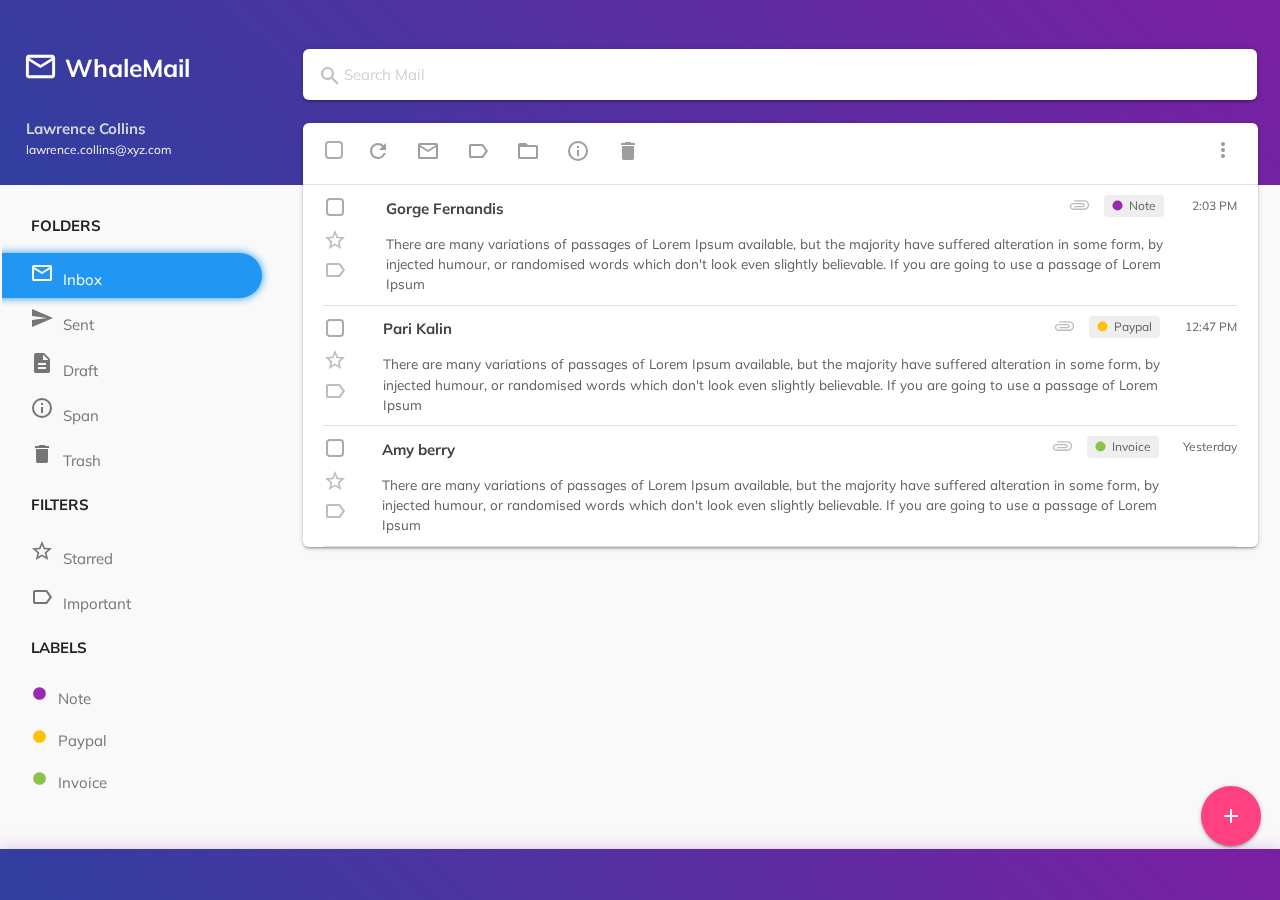
==== commit 7403d601: "Finished template adjustment" ====
--- a/frontend/index.html
+++ b/frontend/index.html
@@ -1,6 +1,5 @@
 <!DOCTYPE html>
 <html class="loading" lang="en" data-textdirection="ltr">
-
   <!-- BEGIN: Head-->
   <head>
     <meta http-equiv="Content-Type" content="text/html; charset=UTF-8">
@@ -33,383 +32,473 @@
   </head>
 
   <body class="vertical-layout vertical-menu-collapsible page-header-dark vertical-modern-menu 2-columns app-page" data-open="click" data-menu="vertical-modern-menu" data-col="2-columns">
-    <!-- BEGIN: Header-->
-    <header class="page-topbar" id="header">
-      <div class="navbar navbar-fixed"> 
-      <nav class="navbar-main navbar-color nav-collapsible sideNav-lock navbar-dark gradient-45deg-indigo-purple no-shadow">
-      </nav>
-      </div>
-    </header>
-    <!-- END: Header-->
-
     <!-- BEGIN: Page Main-->
     <div id="main">
-    <div class="row">
-    <div class="content-wrapper-before gradient-45deg-indigo-purple"></div>
-    <div class="col s12">
-    <div class="container">
-    <!-- Sidebar Area Starts -->
-    <div class="sidebar-left sidebar-fixed">
-    <div class="sidebar">
-    <div class="sidebar-content">
-    <div class="sidebar-header">
-    <div class="sidebar-details">
-    <h5 class="m-0 sidebar-title"><i class="material-icons app-header-icon text-top">mail_outline</i> WhaleMail</h5>
-    <div class="row valign-wrapper mt-10 pt-2 animate fadeLeft">
-    <div class="col s12">
-    <p class="m-0 subtitle font-weight-700">Lawrence Collins</p>
-    <p class="m-0 text-muted">lawrence.collins@xyz.com</p>
-    </div>
-    </div>
-    </div>
-    </div>
-    <div id="sidebar-list" class="sidebar-menu list-group position-relative animate fadeLeft ps ps--active-y">
-    <div class="sidebar-list-padding app-sidebar" id="email-sidenav">
-    <ul class="email-list display-grid">
-    <li class="sidebar-title">Folders</li>
-    <li class="active"><a href="#" class="text-sub"><i class="material-icons mr-2"> mail_outline </i> Inbox</a></li>
-    <li><a href="#" class="text-sub"><i class="material-icons mr-2"> send </i> Sent</a></li>
-    <li><a href="#" class="text-sub"><i class="material-icons mr-2"> description </i> Draft</a></li>
-    <li><a href="#" class="text-sub"><i class="material-icons mr-2"> info_outline </i> Span</a></li>
-    <li><a href="#" class="text-sub"><i class="material-icons mr-2"> delete </i> Trash</a></li>
-    <li class="sidebar-title">Filters</li>
-    <li><a href="#" class="text-sub"><i class="material-icons mr-2"> star_border </i> Starred</a></li>
-    <li><a href="#" class="text-sub"><i class="material-icons mr-2"> label_outline </i> Important</a></li>
-    <li class="sidebar-title">Labels</li>
-    <li><a href="#" class="text-sub"><i class="purple-text material-icons small-icons mr-2">
-    fiber_manual_record </i> Note</a></li>
-    <li><a href="#" class="text-sub"><i class="amber-text material-icons small-icons mr-2">
-    fiber_manual_record </i> Paypal</a></li>
-    <li><a href="#" class="text-sub"><i class="light-green-text material-icons small-icons mr-2">
-    fiber_manual_record </i> Invoice</a></li>
-    </ul>
-    </div>
-    <div class="ps__rail-x" style="left: 0px; bottom: 0px;"><div class="ps__thumb-x" tabindex="0" style="left: 0px; width: 0px;"></div></div><div class="ps__rail-y" style="top: 0px; height: 465px; right: 0px;"><div class="ps__thumb-y" tabindex="0" style="top: 0px; height: 366px;"></div></div></div>
-    <a href="#" data-target="email-sidenav" class="sidenav-trigger hide-on-large-only"><i class="material-icons">menu</i></a>
-    </div>
-    </div>
-    </div>
-    <!-- Sidebar Area Ends -->
-
-    <!-- Content Area Starts -->
-    <div class="app-email">
-    <div class="content-area content-right">
-    <div class="app-wrapper">
-    <div class="app-search">
-    <i class="material-icons mr-2 search-icon">search</i>
-    <input type="text" placeholder="Search Mail" class="app-filter" id="email_filter">
-    </div>
-    <div class="card card card-default scrollspy border-radius-6 fixed-width">
-    <div class="card-content p-0">
-    <div class="email-header">
-    <div class="left-icons">
-    <span class="header-checkbox">
-    <label>
-    <input type="checkbox" onclick="toggle(this)">
-    <span></span>
-    </label>
-    </span>
-    <span class="action-icons">
-    <i class="material-icons">refresh</i>
-    <i class="material-icons">mail_outline</i>
-    <i class="material-icons">label_outline</i>
-    <i class="material-icons">folder_open</i>
-    <i class="material-icons">info_outline</i>
-    <i class="material-icons delete-mails">delete</i>
-    </span>
-    </div>
-    <div class="list-content"></div>
-    <div class="email-action">
-    <span class="email-options"><i class="material-icons grey-text">more_vert</i></span>
-    </div>
-    </div>
-    <div class="collection email-collection ps ps--active-y" style="max-height: 410px;">
-    <a href="https://pixinvent.com/materialize-material-design-admin-template/html/ltr/vertical-modern-menu-template/app-email-content.html" class="collection-item animate fadeUp delay-1">
-    <div class="list-left">
-    <label>
-    <input type="checkbox" name="foo">
-    <span></span>
-    </label>
-    <div class="favorite">
-    <i class="material-icons">star_border</i>
-    </div>
-    <div class="email-label">
-    <i class="material-icons">label_outline</i>
-    </div>
-    </div>
-    <div class="list-content">
-    <div class="list-title-area">
-    <div class="user-media">
-    <div class="list-title">Gorge Fernandis</div>
-    </div>
-    <div class="title-right">
-    <span class="attach-file">
-    <i class="material-icons">attach_file</i>
-    </span>
-    <span class="badge grey lighten-3"><i class="purple-text material-icons small-icons mr-2">
-    fiber_manual_record </i>Note</span>
-    </div>
-    </div>
-    <div class="list-desc">There are many variations of passages of Lorem Ipsum available, but the majority
-    have suffered alteration in some form, by injected humour, or randomised words which don't look even
-    slightly believable. If you are going to use a passage of Lorem Ipsum</div>
-    </div>
-    <div class="list-right">
-    <div class="list-date"> 2:03 PM </div>
-    </div>
-    </a>
-    <a href="https://pixinvent.com/materialize-material-design-admin-template/html/ltr/vertical-modern-menu-template/app-email-content.html" class="collection-item animate fadeUp delay-2">
-    <div class="list-left">
-    <label>
-    <input type="checkbox" name="foo">
-    <span></span>
-    </label>
-    <div class="favorite">
-    <i class="material-icons">star_border</i>
-    </div>
-    <div class="email-label">
-    <i class="material-icons">label_outline</i>
-    </div>
-    </div>
-    <div class="list-content">
-    <div class="list-title-area">
-    <div class="user-media">
-    <div class="list-title">Pari Kalin</div>
-    </div>
-    <div class="title-right">
-    <span class="attach-file">
-    <i class="material-icons">attach_file</i>
-    </span>
-    <span class="badge grey lighten-3"><i class="amber-text material-icons small-icons mr-2">
-    fiber_manual_record </i>Paypal</span>
-    </div>
-    </div>
-    <div class="list-desc">There are many variations of passages of Lorem Ipsum available, but the majority
-    have suffered alteration in some form, by injected humour, or randomised words which don't look even
-    slightly believable. If you are going to use a passage of Lorem Ipsum</div>
-    </div>
-    <div class="list-right">
-    <div class="list-date"> 12:47 PM </div>
-    </div>
-    </a>
-    <a href="https://pixinvent.com/materialize-material-design-admin-template/html/ltr/vertical-modern-menu-template/app-email-content.html" class="collection-item animate fadeUp delay-4">
-    <div class="list-left">
-    <label>
-    <input type="checkbox" name="foo">
-    <span></span>
-    </label>
-    <div class="favorite">
-    <i class="material-icons">star_border</i>
-    </div>
-    <div class="email-label">
-    <i class="material-icons">label_outline</i>
-    </div>
-    </div>
-    <div class="list-content">
-    <div class="list-title-area">
-    <div class="user-media">
-    <div class="list-title">Amy berry</div>
-    </div>
-    <div class="title-right">
-    <span class="attach-file">
-    <i class="material-icons">attach_file</i>
-    </span>
-    <span class="badge grey lighten-3"><i class="light-green-text material-icons small-icons mr-2">
-    fiber_manual_record </i>Invoice</span>
-    </div>
-    </div>
-    <div class="list-desc">There are many variations of passages of Lorem Ipsum available, but the majority
-    have suffered alteration in some form, by injected humour, or randomised words which don't look even
-    slightly believable. If you are going to use a passage of Lorem Ipsum</div>
-    </div>
-    <div class="list-right">
-    <div class="list-date"> Yesterday </div>
-    </div>
-    </a>
-    <div class="ps__rail-x" style="left: 0px; bottom: -1797px;"><div class="ps__thumb-x" tabindex="0" style="left: 0px; width: 0px;"></div></div><div class="ps__rail-y" style="top: 1797px; height: 410px; right: 0px;"><div class="ps__thumb-y" tabindex="0" style="top: 334px; height: 76px;"></div></div></div>
-    </div>
-    </div>
-    </div>
-    </div>
-    </div>
-    <!-- Content Area Ends -->
-
-    <!-- Add new email popup -->
-    <div style="bottom: 54px; right: 19px;" class="fixed-action-btn direction-top">
-    <a class="btn-floating btn-large primary-text gradient-shadow modal-trigger" href="https://pixinvent.com/materialize-material-design-admin-template/html/ltr/vertical-modern-menu-template/app-email.html#modal1">
-    <i class="material-icons">add</i>
-    </a>
-    </div>
-    <!-- Add new email popup Ends-->
-
-    <!-- Modal Structure -->
-    <div id="modal1" class="modal border-radius-6" tabindex="0">
-      <div class="modal-content">
-      <h5 class="mt-0">New Message</h5>
-      <hr>
       <div class="row">
-      <form class="col s12">
-  <div class="row">
-    <div class="input-field col s12">
-      <i class="material-icons prefix"> person_outline </i>
-      <input id="email" type="email" class="validate">
-      <label for="email">Recipients</label>
-    </div>
-
-    <div class="input-field col s12">
-      <i class="material-icons prefix"> title </i>
-      <input id="subject" type="text" class="validate">
-      <label for="subject">Subject</label>
-    </div>
-
-    <div class="input-field col s12">
-      <div id="mceu_11" class="mce-tinymce mce-container mce-panel" hidefocus="1" tabindex="-1" role="application" style="visibility: hidden; border-width: 1px; width: 100%;">
-        <div id="mceu_11-body" class="mce-container-body mce-stack-layout">
-          <div id="mceu_12" class="mce-top-part mce-container mce-stack-layout-item mce-first">
-            <div id="mceu_12-body" class="mce-container-body">
-              <div id="mceu_13" class="mce-container mce-menubar mce-toolbar mce-first" role="menubar" style="border-width: 0px 0px 1px;">
-                <div id="mceu_13-body" class="mce-container-body mce-flow-layout">
-                  <div id="mceu_14" class="mce-widget mce-btn mce-menubtn mce-flow-layout-item mce-first mce-btn-has-text" tabindex="-1" aria-labelledby="mceu_14" role="menuitem" aria-haspopup="true">
-                    <button id="mceu_14-open" role="presentation" type="button" tabindex="-1">
-                      <span class="mce-txt">File</span>
-                      <i class="mce-caret"></i>
-                    </button>
-                  </div>
-
-                  <div id="mceu_15" class="mce-widget mce-btn mce-menubtn mce-flow-layout-item mce-btn-has-text" tabindex="-1" aria-labelledby="mceu_15" role="menuitem" aria-haspopup="true">
-                    <button id="mceu_15-open" role="presentation" type="button" tabindex="-1">
-                      <span class="mce-txt">Edit</span>
-                      <i class="mce-caret"></i>
-                    </button>
-                  </div>
-                  <div id="mceu_16" class="mce-widget mce-btn mce-menubtn mce-flow-layout-item mce-btn-has-text" tabindex="-1" aria-labelledby="mceu_16" role="menuitem" aria-haspopup="true">
-                    <button id="mceu_16-open" role="presentation" type="button" tabindex="-1">
-                      <span class="mce-txt">View</span>
-                      <i class="mce-caret"></i>
-                    </button>
-                  </div>
-                  <div id="mceu_17" class="mce-widget mce-btn mce-menubtn mce-flow-layout-item mce-last mce-btn-has-text" tabindex="-1" aria-labelledby="mceu_17" role="menuitem" aria-haspopup="true">
-                    <button id="mceu_17-open" role="presentation" type="button" tabindex="-1">
-                      <span class="mce-txt">Format</span>
-                      <i class="mce-caret"></i>
-                    </button>
-                  </div>
-                </div>
-              </div>
-              ,<div id="mceu_18" class="mce-toolbar-grp mce-container mce-panel mce-last" hidefocus="1" tabindex="-1" role="group"><div id="mceu_18-body" class="mce-container-body mce-stack-layout"><div id="mceu_19" class="mce-container mce-toolbar mce-stack-layout-item mce-first mce-last" role="toolbar"><div id="mceu_19-body" class="mce-container-body mce-flow-layout"><div id="mceu_20" class="mce-container mce-flow-layout-item mce-first mce-btn-group" role="group"><div id="mceu_20-body"><div id="mceu_0" class="mce-widget mce-btn mce-first mce-disabled" tabindex="-1" role="button" aria-label="Undo" aria-disabled="true">
-                    <button id="mceu_0-button" role="presentation" type="button" tabindex="-1">
-                    <i class="mce-ico mce-i-undo">
-
-                  </i></button></div>
-                  <div id="mceu_1" class="mce-widget mce-btn mce-last mce-disabled" tabindex="-1" role="button" aria-label="Redo" aria-disabled="true">
-                    <button id="mceu_1-button" role="presentation" type="button" tabindex="-1">
-                    <i class="mce-ico mce-i-redo">
-
-                  </i></button></div>
-                </div>
-              </div>
-              <div id="mceu_21" class="mce-container mce-flow-layout-item mce-btn-group" role="group">
-                    <div id="mceu_21-body">
-                    <div id="mceu_2" class="mce-widget mce-btn mce-menubtn mce-first mce-last mce-btn-has-text" tabindex="-1" aria-labelledby="mceu_2" role="button" aria-haspopup="true">
-                    <button id="mceu_2-open" role="presentation" type="button" tabindex="-1">
-                    <span class="mce-txt">Formats</span> <i class="mce-caret"></i></button>
-                  </div></div></div><div id="mceu_22" class="mce-container mce-flow-layout-item mce-btn-group" role="group"><div id="mceu_22-body"><div id="mceu_3" class="mce-widget mce-btn mce-first" tabindex="-1" aria-pressed="false" role="button" aria-label="Bold">
-                    <button id="mceu_3-button" role="presentation" type="button" tabindex="-1">
-                    <i class="mce-ico mce-i-bold"></i></button></div>
-                  <div id="mceu_4" class="mce-widget mce-btn mce-last" tabindex="-1" aria-pressed="false" role="button" aria-label="Italic">
-                    <button id="mceu_4-button" role="presentation" type="button" tabindex="-1">
-                    <i class="mce-ico mce-i-italic"></i></button></div>
-                </div></div><div id="mceu_23" class="mce-container mce-flow-layout-item mce-btn-group" role="group">
-                    <div id="mceu_23-body">
-                    <div id="mceu_5" class="mce-widget mce-btn mce-first" tabindex="-1" aria-pressed="false" role="button" aria-label="Align left">
-                    <button id="mceu_5-button" role="presentation" type="button" tabindex="-1">
-                    <i class="mce-ico mce-i-alignleft"></i>
-                  </button></div><div id="mceu_6" class="mce-widget mce-btn" tabindex="-1" aria-pressed="false" role="button" aria-label="Align center">
-                    <button id="mceu_6-button" role="presentation" type="button" tabindex="-1">
-                    <i class="mce-ico mce-i-aligncenter"></i>
-                  </button>
-                </div>
-                <div id="mceu_7" class="mce-widget mce-btn" tabindex="-1" aria-pressed="false" role="button" aria-label="Align right">
-                    <button id="mceu_7-button" role="presentation" type="button" tabindex="-1">
-                      <i class="mce-ico mce-i-alignright"></i>
-                    </button>
-                  </div>
-<div id="mceu_8" class="mce-widget mce-btn mce-last" tabindex="-1" aria-pressed="false" role="button" aria-label="Justify">
-  <button id="mceu_8-button" role="presentation" type="button" tabindex="-1">
-    <i class="mce-ico mce-i-alignjustify"></i>
-  </button>
-</div>
-</div>
-</div>
-<div id="mceu_24" class="mce-container mce-flow-layout-item mce-btn-group" role="group">
-                    <div id="mceu_24-body">
-                      <div id="mceu_9" class="mce-widget mce-btn mce-first" tabindex="-1" role="button" aria-label="Decrease indent">
-                        <button id="mceu_9-button" role="presentation" type="button" tabindex="-1">
-                          <i class="mce-ico mce-i-outdent"></i>
-                        </button>
-                      </div>
-
-                      <div id="mceu_10" class="mce-widget mce-btn mce-last" tabindex="-1" role="button" aria-label="Increase indent">
-                        <button id="mceu_10-button" role="presentation" type="button" tabindex="-1">
-                          <i class="mce-ico mce-i-indent"></i>
-                        </button>
+        <div class="content-wrapper-before gradient-45deg-indigo-purple"></div>
+        <div class="col s12">
+          <div class="container">
+
+            <!-- Sidebar Area Starts -->
+            <div class="sidebar-left sidebar-fixed">
+              <div class="sidebar">
+                <div class="sidebar-content">
+                  <div class="sidebar-header">
+                    <div class="sidebar-details">
+                      <h5 class="m-0 sidebar-title">
+                        <i class="material-icons app-header-icon text-top">mail_outline</i> WhaleMail
+                      </h5>
+                      <div class="row valign-wrapper mt-10 pt-2 animate fadeLeft">
+                        <div class="col s12">
+                          <p class="m-0 subtitle font-weight-700">Lawrence Collins</p>
+                          <p class="m-0 text-muted">lawrence.collins@xyz.com</p>
+                        </div>
                       </div>
                     </div>
                   </div>
-                  <div id="mceu_25" class="mce-container mce-flow-layout-item mce-last mce-btn-group" role="group">
-                    <div id="mceu_25-body"></div>
+
+                  <div id="sidebar-list" class="sidebar-menu list-group position-relative animate fadeLeft ps ps--active-y">
+                    <div class="sidebar-list-padding app-sidebar" id="email-sidenav">
+                      <ul class="email-list display-grid">
+                        <li class="sidebar-title">Folders</li>
+                        <li class="active">
+                          <a href="#" class="text-sub">
+                            <i class="material-icons mr-2"> mail_outline </i> Inbox
+                          </a>
+                        </li>
+                        <li>
+                          <a href="#" class="text-sub">
+                            <i class="material-icons mr-2"> send </i> Sent
+                          </a>
+                        </li>
+                        <li>
+                          <a href="#" class="text-sub">
+                            <i class="material-icons mr-2"> description </i> Draft
+                          </a>
+                        </li>
+                        <li>
+                          <a href="#" class="text-sub">
+                            <i class="material-icons mr-2"> info_outline </i> Span
+                          </a>
+                        </li>
+                        <li>
+                          <a href="#" class="text-sub">
+                            <i class="material-icons mr-2"> delete </i> Trash
+                          </a>
+                        </li>
+                        <li class="sidebar-title">Filters</li>
+                        <li>
+                          <a href="#" class="text-sub">
+                            <i class="material-icons mr-2"> star_border </i> Starred
+                          </a>
+                        </li>
+                        <li>
+                          <a href="#" class="text-sub">
+                            <i class="material-icons mr-2"> label_outline </i> Important
+                          </a>
+                        </li>
+                        
+                        <li class="sidebar-title">Labels</li>
+
+                        <li>
+                          <a href="#" class="text-sub">
+                            <i class="purple-text material-icons small-icons mr-2"> fiber_manual_record </i> Note
+                          </a>
+                        </li>
+                        <li>
+                          <a href="#" class="text-sub">
+                            <i class="amber-text material-icons small-icons mr-2"> fiber_manual_record </i> Paypal
+                          </a>
+                        </li>
+                        <li>
+                          <a href="#" class="text-sub">
+                            <i class="light-green-text material-icons small-icons mr-2"> fiber_manual_record </i> Invoice
+                          </a>
+                        </li>
+                      </ul>
+                    </div>
+
+                    <div class="ps__rail-x" style="left: 0px; bottom: 0px;">
+                      <div class="ps__thumb-x" tabindex="0" style="left: 0px; width: 0px;"></div>
+                    </div>
+
+                    <div class="ps__rail-y" style="top: 0px; height: 465px; right: 0px;">
+                      <div class="ps__thumb-y" tabindex="0" style="top: 0px; height: 366px;"></div>
+                    </div>
+                  </div>
+                  
+                  <a href="#" data-target="email-sidenav" class="sidenav-trigger hide-on-large-only"><i class="material-icons">menu</i></a>
+                </div>
+              </div>
+            </div>
+            <!-- Sidebar Area Ends -->
+
+            <!-- Content Area Starts -->
+            <div class="app-email">
+              <div class="content-area content-right">
+                <div class="app-wrapper">
+                  <div class="app-search">
+                    <i class="material-icons mr-2 search-icon">search</i>
+                    <input type="text" placeholder="Search Mail" class="app-filter" id="email_filter">
+                  </div>
+                  <div class="card card card-default scrollspy border-radius-6 fixed-width">
+                    <div class="card-content p-0">
+                      <div class="email-header">
+                        <div class="left-icons">
+                          <span class="header-checkbox">
+                            <label>
+                              <input type="checkbox" onclick="toggle(this)"><span></span>
+                            </label>
+                          </span>
+
+                          <span class="action-icons">
+                            <i class="material-icons">refresh</i>
+                            <i class="material-icons">mail_outline</i>
+                            <i class="material-icons">label_outline</i>
+                            <i class="material-icons">folder_open</i>
+                            <i class="material-icons">info_outline</i>
+                            <i class="material-icons delete-mails">delete</i>
+                          </span>
+                        </div>
+                        <div class="list-content"></div>
+                        <div class="email-action">
+                          <span class="email-options">
+                            <i class="material-icons grey-text">more_vert</i>
+                          </span>
+                        </div>
+                      </div>
+
+                      <div class="collection email-collection ps ps--active-y" style="max-height: 410px;">
+                        <a href="https://pixinvent.com/materialize-material-design-admin-template/html/ltr/vertical-modern-menu-template/app-email-content.html" class="collection-item animate fadeUp delay-1">
+                          <div class="list-left">
+                            <label>
+                              <input type="checkbox" name="foo"><span></span>
+                            </label>
+                            <div class="favorite">
+                              <i class="material-icons">star_border</i>
+                            </div>
+                            <div class="email-label">
+                              <i class="material-icons">label_outline</i>
+                            </div>
+                          </div>
+                          <div class="list-content">
+                            <div class="list-title-area">
+                              <div class="user-media">
+                                <div class="list-title">Gorge Fernandis</div>
+                              </div>
+                              <div class="title-right">
+                                <span class="attach-file">
+                                  <i class="material-icons">attach_file</i>
+                                </span>
+                                <span class="badge grey lighten-3">
+                                  <i class="purple-text material-icons small-icons mr-2"> fiber_manual_record </i>Note
+                                </span>
+                              </div>
+                            </div>
+                            <div class="list-desc">
+                              There are many variations of passages of Lorem Ipsum available, but the majority
+                              have suffered alteration in some form, by injected humour, or randomised words which don't look even
+                              slightly believable. If you are going to use a passage of Lorem Ipsum
+                            </div>
+                          </div>
+                          
+                          <div class="list-right">
+                            <div class="list-date"> 2:03 PM </div>
+                          </div>
+                        </a>
+
+                        <a href="https://pixinvent.com/materialize-material-design-admin-template/html/ltr/vertical-modern-menu-template/app-email-content.html" class="collection-item animate fadeUp delay-2">
+                          <div class="list-left">
+                            <label>
+                              <input type="checkbox" name="foo"><span></span>
+                            </label>
+                            <div class="favorite">
+                              <i class="material-icons">star_border</i>
+                            </div>
+                            <div class="email-label">
+                              <i class="material-icons">label_outline</i>
+                            </div>
+                          </div>
+                          <div class="list-content">
+                            <div class="list-title-area">
+                              <div class="user-media">
+                                <div class="list-title">Pari Kalin</div>
+                              </div>
+
+                              <div class="title-right">
+                                <span class="attach-file">
+                                  <i class="material-icons">attach_file</i>
+                                </span>
+                                <span class="badge grey lighten-3">
+                                  <i class="amber-text material-icons small-icons mr-2"> fiber_manual_record </i>Paypal
+                                </span>
+                              </div>
+                            </div>
+                            <div class="list-desc">
+                              There are many variations of passages of Lorem Ipsum available, but the majority
+                              have suffered alteration in some form, by injected humour, or randomised words which don't look even
+                              slightly believable. If you are going to use a passage of Lorem Ipsum
+                            </div>
+                          </div>
+                          <div class="list-right">
+                            <div class="list-date"> 12:47 PM </div>
+                          </div>
+                        </a>
+
+                        <a href="https://pixinvent.com/materialize-material-design-admin-template/html/ltr/vertical-modern-menu-template/app-email-content.html" class="collection-item animate fadeUp delay-4">
+                          <div class="list-left">
+                            <label>
+                              <input type="checkbox" name="foo"><span></span>
+                            </label>
+                            <div class="favorite">
+                              <i class="material-icons">star_border</i>
+                            </div>
+                            <div class="email-label">
+                              <i class="material-icons">label_outline</i>
+                            </div>
+                          </div>
+                          <div class="list-content">
+                            <div class="list-title-area">
+                              <div class="user-media">
+                                <div class="list-title">Amy berry</div>
+                              </div>
+                              <div class="title-right">
+                                <span class="attach-file">
+                                  <i class="material-icons">attach_file</i>
+                                </span>
+                                <span class="badge grey lighten-3">
+                                  <i class="light-green-text material-icons small-icons mr-2"> fiber_manual_record </i>Invoice
+                                </span>
+                              </div>
+                            </div>
+                            <div class="list-desc">
+                              There are many variations of passages of Lorem Ipsum available, but the majority
+                              have suffered alteration in some form, by injected humour, or randomised words which don't look even
+                              slightly believable. If you are going to use a passage of Lorem Ipsum
+                            </div>
+                          </div>
+                          <div class="list-right">
+                            <div class="list-date"> Yesterday </div>
+                          </div>
+                        </a>
+
+                        <div class="ps__rail-x" style="left: 0px; bottom: -1797px;">
+                          <div class="ps__thumb-x" tabindex="0" style="left: 0px; width: 0px;"></div>
+                        </div>
+                        <div class="ps__rail-y" style="top: 1797px; height: 410px; right: 0px;">
+                          <div class="ps__thumb-y" tabindex="0" style="top: 334px; height: 76px;"></div>
+                        </div>
+                      </div>
+                    </div>
                   </div>
                 </div>
               </div>
             </div>
+            <!-- Content Area Ends -->
+
+            <!-- Add new email popup -->
+            <div style="bottom: 54px; right: 19px;" class="fixed-action-btn direction-top">
+              <a class="btn-floating btn-large primary-text gradient-shadow modal-trigger" href="https://pixinvent.com/materialize-material-design-admin-template/html/ltr/vertical-modern-menu-template/app-email.html#modal1">
+                <i class="material-icons">add</i>
+              </a>
+            </div>
+            <!-- Add new email popup Ends-->
+
+            <!-- Modal Structure -->
+            <div id="modal1" class="modal border-radius-6" tabindex="0">
+              <div class="modal-content">
+                <h5 class="mt-0">New Message</h5>
+                <hr>
+                <div class="row">
+                  <form class="col s12">
+                    <div class="row">
+                      <div class="input-field col s12">
+                        <i class="material-icons prefix"> person_outline </i>
+                        <input id="email" type="email" class="validate">
+                        <label for="email">Recipients</label>
+                      </div>
+
+                      <div class="input-field col s12">
+                        <i class="material-icons prefix"> title </i>
+                        <input id="subject" type="text" class="validate">
+                        <label for="subject">Subject</label>
+                      </div>
+
+                      <div class="input-field col s12">
+                        <div id="mceu_11" class="mce-tinymce mce-container mce-panel" hidefocus="1" tabindex="-1" role="application" style="visibility: hidden; border-width: 1px; width: 100%;">
+                          <div id="mceu_11-body" class="mce-container-body mce-stack-layout">
+                            <div id="mceu_12" class="mce-top-part mce-container mce-stack-layout-item mce-first">
+                              <div id="mceu_12-body" class="mce-container-body">
+                                <div id="mceu_13" class="mce-container mce-menubar mce-toolbar mce-first" role="menubar" style="border-width: 0px 0px 1px;">
+                                  <div id="mceu_13-body" class="mce-container-body mce-flow-layout">
+                                    <div id="mceu_14" class="mce-widget mce-btn mce-menubtn mce-flow-layout-item mce-first mce-btn-has-text" tabindex="-1" aria-labelledby="mceu_14" role="menuitem" aria-haspopup="true">
+                                      <button id="mceu_14-open" role="presentation" type="button" tabindex="-1">
+                                        <span class="mce-txt">File</span>
+                                        <i class="mce-caret"></i>
+                                      </button>
+                                    </div>
+
+                                    <div id="mceu_15" class="mce-widget mce-btn mce-menubtn mce-flow-layout-item mce-btn-has-text" tabindex="-1" aria-labelledby="mceu_15" role="menuitem" aria-haspopup="true">
+                                      <button id="mceu_15-open" role="presentation" type="button" tabindex="-1">
+                                        <span class="mce-txt">Edit</span>
+                                        <i class="mce-caret"></i>
+                                      </button>
+                                    </div>
+
+                                    <div id="mceu_16" class="mce-widget mce-btn mce-menubtn mce-flow-layout-item mce-btn-has-text" tabindex="-1" aria-labelledby="mceu_16" role="menuitem" aria-haspopup="true">
+                                      <button id="mceu_16-open" role="presentation" type="button" tabindex="-1">
+                                        <span class="mce-txt">View</span>
+                                        <i class="mce-caret"></i>
+                                      </button>
+                                    </div>
+
+                                    <div id="mceu_17" class="mce-widget mce-btn mce-menubtn mce-flow-layout-item mce-last mce-btn-has-text" tabindex="-1" aria-labelledby="mceu_17" role="menuitem" aria-haspopup="true">
+                                      <button id="mceu_17-open" role="presentation" type="button" tabindex="-1">
+                                        <span class="mce-txt">Format</span>
+                                        <i class="mce-caret"></i>
+                                      </button>
+                                    </div>
+                                  </div>
+                                </div>
+                                <div id="mceu_18" class="mce-toolbar-grp mce-container mce-panel mce-last" hidefocus="1" tabindex="-1" role="group">
+                                  <div id="mceu_18-body" class="mce-container-body mce-stack-layout">
+                                    <div id="mceu_19" class="mce-container mce-toolbar mce-stack-layout-item mce-first mce-last" role="toolbar">
+                                      <div id="mceu_19-body" class="mce-container-body mce-flow-layout">
+                                        <div id="mceu_20" class="mce-container mce-flow-layout-item mce-first mce-btn-group" role="group">
+                                          <div id="mceu_20-body">
+                                            <div id="mceu_0" class="mce-widget mce-btn mce-first mce-disabled" tabindex="-1" role="button" aria-label="Undo" aria-disabled="true">
+                                              <button id="mceu_0-button" role="presentation" type="button" tabindex="-1">
+                                                <i class="mce-ico mce-i-undo"></i>
+                                              </button>
+                                            </div>
+
+                                            <div id="mceu_1" class="mce-widget mce-btn mce-last mce-disabled" tabindex="-1" role="button" aria-label="Redo" aria-disabled="true">
+                                              <button id="mceu_1-button" role="presentation" type="button" tabindex="-1">
+                                                <i class="mce-ico mce-i-redo"></i>
+                                              </button>
+                                            </div>
+                                          </div>
+                                        </div>
+
+                                        <div id="mceu_21" class="mce-container mce-flow-layout-item mce-btn-group" role="group">
+                                          <div id="mceu_21-body">
+                                            <div id="mceu_2" class="mce-widget mce-btn mce-menubtn mce-first mce-last mce-btn-has-text" tabindex="-1" aria-labelledby="mceu_2" role="button" aria-haspopup="true">
+                                              <button id="mceu_2-open" role="presentation" type="button" tabindex="-1">
+                                                <span class="mce-txt">Formats</span>
+                                                <i class="mce-caret"></i>
+                                              </button>
+                                            </div>
+                                          </div>
+                                        </div>
+
+                                        <div id="mceu_22" class="mce-container mce-flow-layout-item mce-btn-group" role="group">
+                                          <div id="mceu_22-body">
+                                            <div id="mceu_3" class="mce-widget mce-btn mce-first" tabindex="-1" aria-pressed="false" role="button" aria-label="Bold">
+                                              <button id="mceu_3-button" role="presentation" type="button" tabindex="-1">
+                                                <i class="mce-ico mce-i-bold"></i>
+                                              </button>
+                                            </div>
+                                            <div id="mceu_4" class="mce-widget mce-btn mce-last" tabindex="-1" aria-pressed="false" role="button" aria-label="Italic">
+                                              <button id="mceu_4-button" role="presentation" type="button" tabindex="-1">
+                                                <i class="mce-ico mce-i-italic"></i>
+                                              </button>
+                                            </div>
+                                          </div>
+                                        </div>
+                                        
+                                        <div id="mceu_23" class="mce-container mce-flow-layout-item mce-btn-group" role="group">
+                                          <div id="mceu_23-body">
+                                            <div id="mceu_5" class="mce-widget mce-btn mce-first" tabindex="-1" aria-pressed="false" role="button" aria-label="Align left">
+                                              <button id="mceu_5-button" role="presentation" type="button" tabindex="-1">
+                                                <i class="mce-ico mce-i-alignleft"></i>
+                                              </button>
+                                            </div>
+                                            <div id="mceu_6" class="mce-widget mce-btn" tabindex="-1" aria-pressed="false" role="button" aria-label="Align center">
+                                              <button id="mceu_6-button" role="presentation" type="button" tabindex="-1">
+                                                <i class="mce-ico mce-i-aligncenter"></i>
+                                              </button>
+                                            </div>
+                                            <div id="mceu_7" class="mce-widget mce-btn" tabindex="-1" aria-pressed="false" role="button" aria-label="Align right">
+                                              <button id="mceu_7-button" role="presentation" type="button" tabindex="-1">
+                                                <i class="mce-ico mce-i-alignright"></i>
+                                              </button>
+                                            </div>
+                                            <div id="mceu_8" class="mce-widget mce-btn mce-last" tabindex="-1" aria-pressed="false" role="button" aria-label="Justify">
+                                              <button id="mceu_8-button" role="presentation" type="button" tabindex="-1">
+                                                <i class="mce-ico mce-i-alignjustify"></i>
+                                              </button>
+                                            </div>
+                                          </div>
+                                        </div>
+                                        
+                                        <div id="mceu_24" class="mce-container mce-flow-layout-item mce-btn-group" role="group">
+                                          <div id="mceu_24-body">
+                                            <div id="mceu_9" class="mce-widget mce-btn mce-first" tabindex="-1" role="button" aria-label="Decrease indent">
+                                              <button id="mceu_9-button" role="presentation" type="button" tabindex="-1">
+                                                <i class="mce-ico mce-i-outdent"></i>
+                                              </button>
+                                            </div>
+
+                                            <div id="mceu_10" class="mce-widget mce-btn mce-last" tabindex="-1" role="button" aria-label="Increase indent">
+                                              <button id="mceu_10-button" role="presentation" type="button" tabindex="-1">
+                                                <i class="mce-ico mce-i-indent"></i>
+                                              </button>
+                                            </div>
+                                          </div>
+                                        </div>
+                                        
+                                        <div id="mceu_25" class="mce-container mce-flow-layout-item mce-last mce-btn-group" role="group">
+                                          <div id="mceu_25-body"></div>
+                                        </div>
+                                      </div>
+                                    </div>
+                                  </div>
+                                </div>
+                              </div>
+                            </div>
+
+                            <div id="mceu_26" class="mce-edit-area mce-container mce-panel mce-stack-layout-item" hidefocus="1" tabindex="-1" role="group" style="border-width: 1px 0px 0px;">
+                              <iframe id="editor_ifr" frameborder="0" allowtransparency="true" title="Rich Text Area. Press ALT-F9 for menu. Press ALT-F10 for toolbar. Press ALT-0 for help" style="width: 100%; height: 100px; display: block;" src="./assets/saved_resource.html"></iframe>
+                            </div>
+
+                            <div id="mceu_27" class="mce-statusbar mce-container mce-panel mce-stack-layout-item mce-last" hidefocus="1" tabindex="-1" role="group" style="border-width: 1px 0px 0px;">
+                              <div id="mceu_27-body" class="mce-container-body mce-flow-layout">
+                                <div id="mceu_28" class="mce-path mce-flow-layout-item mce-first">
+                                  <div class="mce-path-item">&nbsp;</div>
+                                </div>
+                                <div id="mceu_29" class="mce-flow-layout-item mce-resizehandle">
+                                  <i class="mce-ico mce-i-resize"></i>
+                                </div>
+                                <span id="mceu_30" class="mce-branding mce-widget mce-label mce-flow-layout-item mce-last">
+                                  Powered by 
+                                  <a href="https://www.tiny.cloud/?utm_campaign=editor_referral&amp;utm_medium=poweredby&amp;utm_source=tinymce" rel="noopener" target="_blank" role="presentation" tabindex="-1">
+                                    Tiny
+                                  </a>
+                                </span>
+                              </div>
+                            </div>
+                          </div>
+                        </div>
+
+                        <textarea id="editor" style="display: none;" aria-hidden="true">
+                          Message
+                        </textarea>
+                      </div>
+                    </div>
+                  </form>
+                </div>
+              </div>
+              <div class="modal-footer">
+                <a class="btn modal-close waves-effect waves-light mr-2">
+                  <i class="material-icons">send</i> Send
+                </a>
+              </div>
+            </div>
+            <!-- END RIGHT SIDEBAR NAV -->
+
           </div>
         </div>
       </div>
-
-      <div id="mceu_26" class="mce-edit-area mce-container mce-panel mce-stack-layout-item" hidefocus="1" tabindex="-1" role="group" style="border-width: 1px 0px 0px;">
-        <iframe id="editor_ifr" frameborder="0" allowtransparency="true" title="Rich Text Area. Press ALT-F9 for menu. Press ALT-F10 for toolbar. Press ALT-0 for help" style="width: 100%; height: 100px; display: block;" src="./assets/saved_resource.html"></iframe>
-      </div>
-
-      <div id="mceu_27" class="mce-statusbar mce-container mce-panel mce-stack-layout-item mce-last" hidefocus="1" tabindex="-1" role="group" style="border-width: 1px 0px 0px;">
-        <div id="mceu_27-body" class="mce-container-body mce-flow-layout">
-          <div id="mceu_28" class="mce-path mce-flow-layout-item mce-first">
-            <div class="mce-path-item">&nbsp;</div>
-          </div>
-
-          <div id="mceu_29" class="mce-flow-layout-item mce-resizehandle">
-            <i class="mce-ico mce-i-resize"></i>
-          </div>
-          
-          <span id="mceu_30" class="mce-branding mce-widget mce-label mce-flow-layout-item mce-last">
-            Powered by 
-            <a href="https://www.tiny.cloud/?utm_campaign=editor_referral&amp;utm_medium=poweredby&amp;utm_source=tinymce" rel="noopener" target="_blank" role="presentation" tabindex="-1">
-              Tiny
-            </a>
-          </span>
-        </div>
-      </div>
-    </div>
-  </div>
-
-  <textarea id="editor" style="display: none;" aria-hidden="true">
-    Message
-  </textarea>
-</div>
-</div>
-      </form>
-      </div>
-      </div>
-      <div class="modal-footer">
-      <a class="btn modal-close waves-effect waves-light mr-2">
-      <i class="material-icons">send</i> Send
-      </a>
-      </div>
-    </div>
-    <!-- END RIGHT SIDEBAR NAV -->
-
-    </div>
-    </div>
-    </div>
     </div>
     <!-- END: Page Main-->
 
--- a/frontend/css/style.css
+++ b/frontend/css/style.css
@@ -1,4 +1,4 @@
-/*-------------------------------------------------
+  /*-------------------------------------------------
 	Style file contain theme components style
 -------------------------------------------------*/
 @import url(https://fonts.googleapis.com/css?family=Muli:300,300i,400,400i,500,600);
@@ -2699,9 +2699,9 @@
 
 #main
 {
-    min-height: -webkit-calc(100% - 116px);
-    min-height:    -moz-calc(100% - 116px);
-    min-height:         calc(100% - 116px);
+    min-height: -webkit-calc(100% - 51px);
+    min-height:    -moz-calc(100% - 51px);
+    min-height:         calc(100% - 51px);
     padding-left: 0;
 
     -webkit-transition: .3s ease all;
@@ -2721,7 +2721,7 @@
 {
     position: absolute;
     z-index: -1;
-    top: 64px;
+    top: 0;
     left: 0;
 
     width: 100%;
--- a/frontend/css/app-sidebar.css
+++ b/frontend/css/app-sidebar.css
@@ -82,9 +82,9 @@
     overflow: hidden;
 
     width: 280px; 
-    height: -webkit-calc( 100vh - 325px);
-    height:    -moz-calc( 100vh - 325px);
-    height:         calc( 100vh - 325px);
+    height: -webkit-calc( 100vh - 260px);
+    height:    -moz-calc( 100vh - 260px);
+    height:         calc( 100vh - 260px);
     margin-left: -1.4rem;
     padding-left: 1.4rem;
 }
